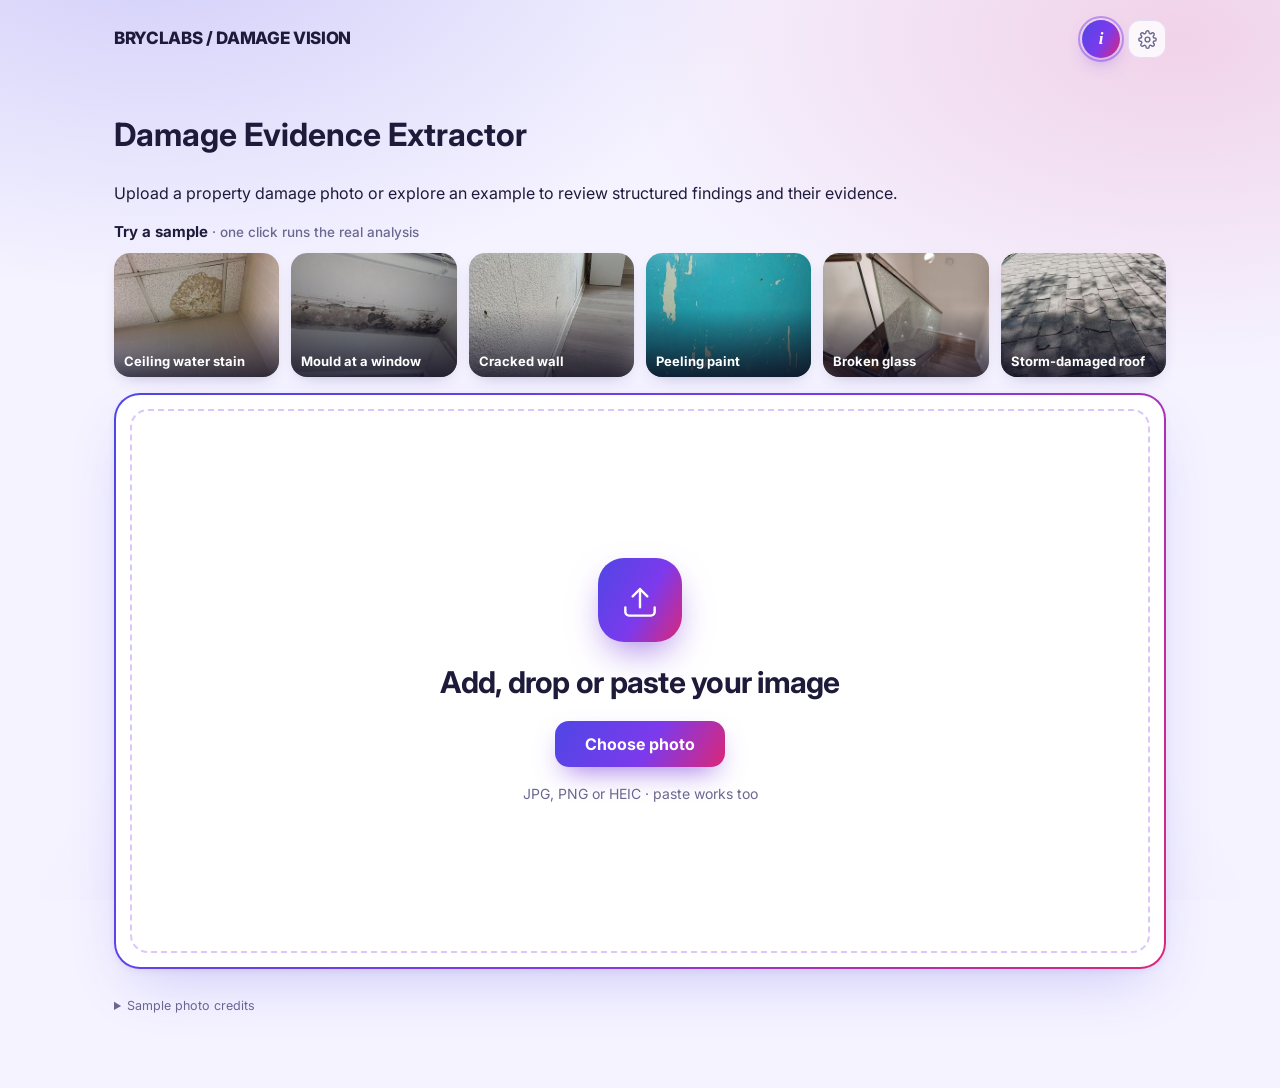
==== site/index.html @ 72e94760 "Under-the-hood drawer: pipeline, formulas, stat tiles, pending results Shows the methods the code ac" ====
<!doctype html>
<html lang="en">
<head>
  <meta charset="utf-8">
  <meta name="viewport" content="width=device-width, initial-scale=1">
  <title>Damage Evidence Extractor</title>
  <meta name="description" content="Upload a property damage photo and get verified, structured evidence as JSON and CSV.">
  <link rel="icon" href="data:image/svg+xml,%3Csvg xmlns='http://www.w3.org/2000/svg' viewBox='0 0 32 32'%3E%3Crect width='32' height='32' rx='8' fill='%230f766e'/%3E%3Cpath d='M9 17l5 5 9-11' stroke='white' stroke-width='3.2' fill='none' stroke-linecap='round' stroke-linejoin='round'/%3E%3C/svg%3E">
  <link rel="preconnect" href="https://fonts.googleapis.com">
  <link rel="preconnect" href="https://fonts.gstatic.com" crossorigin>
  <link href="https://fonts.googleapis.com/css2?family=Inter:wght@400;500;600;700;800&family=JetBrains+Mono:wght@400;500&display=swap" rel="stylesheet">
  <link rel="stylesheet" href="assets/style.css?v=13">
</head>
<body>
  <header class="top">
    <span class="brand">BRYCLABS / DAMAGE VISION</span>
    <div class="top-actions">
    <button class="info-dot" id="infoBtn" type="button" aria-haspopup="dialog" aria-label="How reliable is this?" title="How reliable is this?">
      <span class="ring" aria-hidden="true"></span>i
    </button>
    <button class="status" id="statusPill" type="button" aria-haspopup="dialog" aria-label="Model settings" title="Model settings">
      <svg viewBox="0 0 24 24" aria-hidden="true"><circle cx="12" cy="12" r="3"/><path d="M19.4 15a1.7 1.7 0 00.3 1.8l.1.1a2 2 0 11-2.8 2.8l-.1-.1a1.7 1.7 0 00-1.8-.3 1.7 1.7 0 00-1 1.5V21a2 2 0 11-4 0v-.1a1.7 1.7 0 00-1.1-1.5 1.7 1.7 0 00-1.8.3l-.1.1a2 2 0 11-2.8-2.8l.1-.1a1.7 1.7 0 00.3-1.8 1.7 1.7 0 00-1.5-1H3a2 2 0 110-4h.1a1.7 1.7 0 001.5-1.1 1.7 1.7 0 00-.3-1.8l-.1-.1a2 2 0 112.8-2.8l.1.1a1.7 1.7 0 001.8.3H9a1.7 1.7 0 001-1.5V3a2 2 0 114 0v.1a1.7 1.7 0 001 1.5 1.7 1.7 0 001.8-.3l.1-.1a2 2 0 112.8 2.8l-.1.1a1.7 1.7 0 00-.3 1.8V9a1.7 1.7 0 001.5 1H21a2 2 0 110 4h-.1a1.7 1.7 0 00-1.5 1z"/></svg>
      <span class="dot" aria-hidden="true"></span><span id="statusText" class="sr-only">Model settings</span>
    </button>
    </div>
  </header>

  <main class="page">
    <h1>Damage Evidence Extractor</h1>
    <p>Upload a property damage photo or explore an example to review structured findings and their evidence.</p>

    <section class="samples" aria-label="Sample photos">
      <p class="samples-title">Try a sample <span>· one click runs the real analysis</span></p>
      <div class="sample-strip" id="samples"></div>
    </section>

    <label class="drop" id="drop" for="fileInput" tabindex="0">
      <input type="file" id="fileInput" accept="image/*" hidden>
      <div class="drop-empty" id="dropEmpty">
        <svg viewBox="0 0 48 48" aria-hidden="true"><path d="M24 32V12m0 0l-8 8m8-8l8 8"/><path d="M8 32v5a4 4 0 004 4h24a4 4 0 004-4v-5"/></svg>
        <strong>Add, drop or paste your image</strong>
        <span class="pick">Choose photo</span>
        <span>JPG, PNG or HEIC · paste works too</span>
      </div>
      <div class="stage" id="stage" hidden>
        <img id="photo" alt="Uploaded photo">
        <div class="boxes" id="boxes"></div>
        <div class="busy" id="busy" hidden><div class="spinner"></div><span id="busyText">Analysing…</span></div>
      </div>
    </label>

    <p class="upload-status" id="uploadStatus" role="status" hidden></p>
    <section class="out" id="out" hidden>
      <div class="notice" id="notice" hidden></div>
      <div class="actions">
        <h2 class="result-title" id="resultTitle">JSON</h2>
        <button class="btn primary" id="jsonBtn" type="button">Download JSON</button>
        <div class="caveat-wrap">
          <button class="caveat-chip" id="caveatBtn" type="button" aria-expanded="false" aria-controls="caveatPop"></button>
          <div class="caveat-pop" id="caveatPop" role="dialog" aria-label="Caveats for this result" hidden>
            <p class="pop-title">What this result cannot tell you</p>
            <ul id="caveatList"></ul>
          </div>
        </div>
      </div>
      <div class="needed" id="needed" hidden>
        <p class="pop-title">Still needed for this claim</p>
        <ul id="neededList"></ul>
      </div>
      <p class="agents" id="agents"></p>
      <pre class="json" id="json" tabindex="0" aria-labelledby="resultTitle"></pre>
      <details class="extra-exports">
        <summary>More export options</summary>
        <button class="btn" id="csvBtn" type="button">Download CSV</button>
        <button class="btn" id="copyBtn" type="button">Copy JSON</button>
      </details>
    </section>
    <details class="credits" id="creditsBox" hidden>
      <summary>Sample photo credits</summary>
      <ul id="credits"></ul>
    </details>
  </main>

  <dialog id="connectDialog" class="dialog">
    <form method="dialog" class="dialog-body">
      <h3>Connect the model</h3>
      <p>Enter the HTTPS address of the damage analysis API.</p>
      <input type="url" id="apiInput" placeholder="https://your-tunnel.trycloudflare.com" autocomplete="off">
      <p class="test" id="testResult"></p>
      <div class="dialog-actions">
        <button class="btn" type="button" id="disconnectBtn">Reset connection</button>
        <span class="spacer"></span>
        <button class="btn" type="button" id="testBtn">Test</button>
        <button class="btn primary" type="button" id="saveBtn">Save</button>
      </div>
    </form>
  </dialog>

  <dialog id="infoDrawer" class="drawer" aria-label="How reliable is this?">
    <div class="drawer-body">
      <button class="drawer-close" id="infoClose" type="button" aria-label="Close">×</button>
      <p class="kicker">Under the hood</p>
      <h2 class="uh-title">Multi-model ensemble, adversarial review, calibrated uncertainty.</h2>
      <div class="stats">
        <div><b>3 + 1</b><span>vision agents in parallel, plus a judge</span></div>
        <div><b>13</b><span>damage classes in a fixed ontology</span></div>
        <div><b>1,000</b><span>bootstrap resamples per metric</span></div>
        <div><b>8</b><span>stress transforms per test image</span></div>
      </div>

      <p class="label">Pipeline</p>
      <ol class="flow">
        <li><i>01</i><b>Ensemble</b><span>Gemini, GPT and Qwen-VL read the photo independently, each forced into the same JSON schema</span></li>
        <li><i>02</i><b>Fusion</b><span>Findings are clustered across models by type and box overlap</span></li>
        <li><i>03</i><b>Adversarial judge</b><span>A separate model tries to refute every finding against the pixels</span></li>
        <li><i>04</i><b>Calibration</b><span>Agreement and verdicts are mapped to a probability of being correct</span></li>
        <li><i>05</i><b>Evidence</b><span>Schema-valid JSON, boxes, caveats and the information still needed</span></li>
      </ol>

      <p class="label">The math</p>
      <div class="math">
        <div class="eq"><p class="eq-name">Cross-model agreement</p>
          <p class="f">a(f) = <span class="frac"><span>1</span><span>M</span></span> &sum;<sub>m</sub> &#120793;[ f &isin; F<sub>m</sub> ]</p>
          <p class="eq-note">Share of the M models that report finding f. Findings match when types agree and IoU &ge; 0.2.</p></div>
        <div class="eq"><p class="eq-name">Box overlap</p>
          <p class="f">IoU(A, B) = <span class="frac"><span>|A &cap; B|</span><span>|A &cup; B|</span></span></p>
          <p class="eq-note">Used to fuse boxes across models and to score localisation against hand labels.</p></div>
        <div class="eq"><p class="eq-name">Calibrated confidence</p>
          <p class="f">p(correct | x) = &sigma;(&beta;<sub>0</sub> + &beta;<sup>&#8868;</sup>x)</p>
          <p class="eq-note">x = agreement, judge verdict, verifier score, uncertainty and inference flags. Logistic regression, cross-validated.</p></div>
        <div class="eq"><p class="eq-name">Uncertainty ranges</p>
          <p class="f">CI<sub>95</sub> = [ q<sub>0.025</sub>, q<sub>0.975</sub> ] of &theta;&#770;*<sub>1..B</sub>,&nbsp; B = 1000</p>
          <p class="eq-note">Percentile bootstrap over test images: how far each metric could move with different photos.</p></div>
        <div class="eq"><p class="eq-name">Label reliability</p>
          <p class="f">&kappa; = <span class="frac"><span>p<sub>o</sub> &minus; p<sub>e</sub></span><span>1 &minus; p<sub>e</sub></span></span></p>
          <p class="eq-note">Cohen's kappa between two blind human labellers. Sets the ceiling for meaningful accuracy.</p></div>
        <div class="eq"><p class="eq-name">Robustness</p>
          <p class="f">J(S, S&prime;) = <span class="frac"><span>|S &cap; S&prime;|</span><span>|S &cup; S&prime;|</span></span></p>
          <p class="eq-note">Stability of findings under blur, darkness, JPEG q20, crop, rotation, flip, low resolution and reruns.</p></div>
        <div class="eq"><p class="eq-name">Does confidence rank right?</p>
          <p class="f">AUROC = P( c<sup>+</sup> &gt; c<sup>&minus;</sup> )</p>
          <p class="eq-note">Probability that a correct finding gets a higher confidence than a wrong one.</p></div>
      </div>

      <p class="label">Measured results <span class="pill" id="resultsPill">awaiting labelled test run</span></p>
      <p class="verdict" id="verdict"></p>
      <div id="accuracy"></div>
      <div id="comparison"></div>

      <details class="limits">
        <summary>Honest limits: what the math cannot establish</summary>
        <ul>
          <li>Accuracy is bounded by label quality: if two humans agree with kappa &kappa;, scores far above that mean little.</li>
          <li>The test set is small. The bootstrap ranges show how much each number could move.</li>
          <li>Some test photos come from public datasets and may not look like real claim photos.</li>
          <li>One photo cannot show cause, wetness, depth or hidden damage. These are never reported as findings.</li>
          <li>Thin cracks and faint stains are hard to confirm, so they are flagged uncertain rather than dropped.</li>
          <li>This is evidence extraction, not a coverage decision. A person reviews every claim.</li>
        </ul>
      </details>
    </div>
  </dialog>

  <div class="toast" id="toast" role="status" aria-live="polite"></div>
  <script src="assets/app.js?v=14"></script>
</body>
</html>
---- site/assets/style.css ----
:root {
  --bg: #f5f3ff; --surface: #ffffff; --surface-2: #f1effb; --border: #e3def7;
  --text: #1e1b3a; --muted: #6b6890;
  --a1: #4f46e5; --a2: #7c3aed; --a3: #db2777;
  --accent: #6d28d9; --accent-soft: #efeaff;
  --grad: linear-gradient(120deg, var(--a1), var(--a2) 55%, var(--a3));
  --visible: #16a34a; --inferred: #d97706; --uncertain: #ea580c; --na: #64748b; --danger: #dc2626;
  --mono: "JetBrains Mono", ui-monospace, Menlo, monospace;
  --shadow: 0 2px 6px rgba(49, 31, 120, .06), 0 24px 60px -20px rgba(79, 70, 229, .28);
  color-scheme: light;
}
@media (prefers-color-scheme: dark) {
  :root:not([data-theme="light"]) {
    --bg: #0d0b1f; --surface: #161331; --surface-2: #1d1a3d; --border: #2c2758; --text: #ecebff; --muted: #a29fc9;
    --accent: #a78bfa; --accent-soft: #221d4a; --shadow: 0 2px 6px rgba(0,0,0,.4), 0 24px 60px -20px rgba(124, 58, 237, .45); color-scheme: dark;
  }
}
:root[data-theme="dark"] {
  --bg: #0d0b1f; --surface: #161331; --surface-2: #1d1a3d; --border: #2c2758; --text: #ecebff; --muted: #a29fc9;
  --accent: #a78bfa; --accent-soft: #221d4a; --shadow: 0 2px 6px rgba(0,0,0,.4), 0 24px 60px -20px rgba(124, 58, 237, .45); color-scheme: dark;
}

* { box-sizing: border-box; }
[hidden] { display: none !important; }
.sr-only { position: absolute; width: 1px; height: 1px; overflow: hidden; clip: rect(0 0 0 0); white-space: nowrap; }
html, body { margin: 0; }
body {
  min-height: 100vh; color: var(--text); font: 16px/1.5 Inter, system-ui, -apple-system, "Segoe UI", sans-serif; -webkit-font-smoothing: antialiased;
  background:
    radial-gradient(900px 520px at 12% -8%, color-mix(in srgb, var(--a1) 22%, transparent), transparent 70%),
    radial-gradient(800px 480px at 92% 4%, color-mix(in srgb, var(--a3) 16%, transparent), transparent 70%),
    radial-gradient(900px 600px at 50% 110%, color-mix(in srgb, var(--a2) 14%, transparent), transparent 70%),
    var(--bg);
  background-attachment: fixed;
}
img { display: block; max-width: 100%; }

/* header */
.top { display: flex; align-items: center; justify-content: space-between; max-width: 1100px; margin: 0 auto; padding: 20px 24px; }
.brand { display: flex; align-items: center; gap: 10px; font-weight: 800; letter-spacing: -.02em; font-size: 17px; }
.mark { width: 30px; height: 30px; border-radius: 9px; box-shadow: 0 6px 16px -4px rgba(109, 40, 217, .55);
  background: url("data:image/svg+xml,%3Csvg xmlns='http://www.w3.org/2000/svg' viewBox='0 0 32 32'%3E%3Cpath d='M9 17l5 5 9-11' stroke='white' stroke-width='3.4' fill='none' stroke-linecap='round' stroke-linejoin='round'/%3E%3C/svg%3E") center/100% no-repeat, var(--grad); }
.status { position: relative; display: grid; place-items: center; width: 38px; height: 38px; border-radius: 12px; border: 1px solid var(--border);
  background: color-mix(in srgb, var(--surface) 80%, transparent); color: var(--muted); cursor: pointer; backdrop-filter: blur(8px); }
.status:hover { color: var(--accent); border-color: var(--accent); }
.status svg { width: 19px; height: 19px; stroke: currentColor; stroke-width: 1.8; fill: none; }
.status .dot { position: absolute; top: 6px; right: 6px; width: 7px; height: 7px; border-radius: 50%; background: transparent; }
.status.live .dot { background: var(--visible); }
.status.mock .dot { background: var(--inferred); }
.status.down .dot { background: var(--danger); }

/* page */
.page { max-width: 1100px; margin: 0 auto; padding: 12px 24px 72px; }
@media (max-width: 640px) { .top, .page { padding-left: 16px; padding-right: 16px; } }
.intro { font-size: clamp(24px, 3.4vw, 40px); font-weight: 800; letter-spacing: -.035em; line-height: 1.15; margin: 22px 0 28px; max-width: 860px; }
.intro .grad { background: var(--grad); -webkit-background-clip: text; background-clip: text; color: transparent; }

/* giant upload card with gradient frame */
.drop { position: relative; display: grid; place-items: center; min-height: min(64vh, 620px); border-radius: 26px; cursor: pointer; overflow: hidden;
  background: linear-gradient(var(--surface), var(--surface)) padding-box, var(--grad) border-box; border: 2px solid transparent;
  box-shadow: var(--shadow); transition: transform .15s, box-shadow .2s; }
.drop::before { content: ""; position: absolute; inset: 14px; border: 2px dashed color-mix(in srgb, var(--a2) 28%, transparent); border-radius: 18px; pointer-events: none; transition: .2s; }
.drop:hover, .drop:focus-visible, .drop.drag { outline: none; transform: translateY(-2px); box-shadow: 0 2px 6px rgba(49,31,120,.08), 0 30px 70px -18px rgba(109, 40, 217, .42); }
.drop:hover::before, .drop.drag::before { border-color: color-mix(in srgb, var(--a2) 60%, transparent); background: color-mix(in srgb, var(--a2) 5%, transparent); }
.drop.has-photo { background: linear-gradient(#0d0b1f, #0d0b1f) padding-box, var(--grad) border-box; transform: none; }
.drop.has-photo::before { display: none; }
.drop-empty { position: relative; display: flex; flex-direction: column; align-items: center; gap: 12px; text-align: center; color: var(--muted); padding: 28px; }
.drop-empty svg { width: 84px; height: 84px; padding: 20px; border-radius: 26px; stroke: #fff; stroke-width: 2.6; fill: none; stroke-linecap: round; stroke-linejoin: round;
  background: var(--grad); box-shadow: 0 16px 36px -10px rgba(109, 40, 217, .6); margin-bottom: 6px; animation: float 3.2s ease-in-out infinite; }
@keyframes float { 50% { transform: translateY(-6px); } }
.drop-empty strong { font-size: clamp(22px, 2.8vw, 30px); color: var(--text); letter-spacing: -.025em; }
.drop-empty .pick { display: inline-flex; align-items: center; padding: 13px 30px; border-radius: 14px; background: var(--grad); color: #fff;
  font: 700 16px Inter, sans-serif; box-shadow: 0 12px 28px -10px rgba(109, 40, 217, .7); margin: 4px 0; }
.drop:hover .pick { filter: brightness(1.08); }
.drop-empty span:last-child { font-size: 14px; }

.stage { position: relative; line-height: 0; max-width: 100%; }
.stage img { max-height: min(64vh, 620px); width: auto; max-width: 100%; }
.boxes { position: absolute; inset: 0; pointer-events: none; }
.bbox { position: absolute; border: 3px solid var(--c); border-radius: 5px; box-shadow: 0 0 0 1px rgba(0,0,0,.35), 0 0 18px color-mix(in srgb, var(--c) 45%, transparent);
  animation: pop .35s ease-out both; }
@keyframes pop { from { opacity: 0; transform: scale(.96); } }
.bbox span { position: absolute; left: -3px; top: -26px; background: var(--c); color: #fff; font: 700 12px/1 Inter, sans-serif;
  padding: 6px 9px; border-radius: 7px 7px 7px 0; white-space: nowrap; }
.bbox.below span { top: auto; bottom: -26px; border-radius: 0 7px 7px 7px; }
.busy { position: absolute; inset: 0; display: flex; flex-direction: column; align-items: center; justify-content: center; gap: 14px;
  background: rgba(13, 11, 31, .62); backdrop-filter: blur(2px); color: #fff; font: 600 15px/1.4 Inter, sans-serif; }
.spinner { width: 46px; height: 46px; border-radius: 50%; border: 4px solid rgba(255,255,255,.2); border-top-color: #c4b5fd; animation: spin .9s linear infinite; }
@keyframes spin { to { transform: rotate(360deg); } }

.examples { margin: 16px 4px 0; font-size: 14px; color: var(--muted); text-align: center; }
.examples button { border: 1px solid var(--border); background: color-mix(in srgb, var(--surface) 85%, transparent); color: var(--accent);
  font: 600 13.5px Inter, sans-serif; cursor: pointer; padding: 6px 12px; border-radius: 999px; margin: 4px 2px; }
.examples button:hover { border-color: var(--accent); }

/* output */
.out { margin-top: 28px; }
.notice { border-radius: 12px; padding: 10px 14px; font-size: 14px; margin-bottom: 14px;
  background: color-mix(in srgb, var(--inferred) 12%, var(--surface)); border: 1px solid color-mix(in srgb, var(--inferred) 40%, transparent); }
.notice.error { background: color-mix(in srgb, var(--danger) 10%, var(--surface)); border-color: color-mix(in srgb, var(--danger) 40%, transparent); }
.actions { display: flex; flex-wrap: wrap; align-items: center; gap: 10px; margin-bottom: 16px; }
.meta { color: var(--muted); font-size: 13.5px; margin-left: auto; }
@media (max-width: 640px) { .meta { margin-left: 0; width: 100%; } }
.btn { display: inline-flex; align-items: center; gap: 8px; border: 1px solid var(--border); background: var(--surface); color: var(--text);
  border-radius: 12px; padding: 10px 16px; font: 600 14.5px Inter, sans-serif; cursor: pointer; transition: transform .08s, border-color .15s; }
.btn:hover { border-color: var(--accent); }
.btn:active { transform: translateY(1px); }
.btn svg { width: 18px; height: 18px; stroke: currentColor; stroke-width: 2.3; fill: none; stroke-linecap: round; stroke-linejoin: round; }
.btn.primary { background: var(--grad); border-color: transparent; color: #fff; padding: 13px 24px; font-size: 15.5px; box-shadow: 0 12px 28px -12px rgba(109, 40, 217, .7); }
.btn.primary:hover { filter: brightness(1.08); }
.json { font: 13px/1.65 var(--mono); background: #12102a; color: #ddd8ff; border-radius: 18px; padding: 22px; margin: 0;
  max-height: 75vh; overflow: auto; white-space: pre; border: 1px solid #2a2552; box-shadow: var(--shadow); }
.json .k { color: #a5b4fc; } .json .s { color: #f9a8d4; } .json .n { color: #fde68a; } .json .b { color: #86efac; }

/* dialog, toast */
.dialog { border: 1px solid var(--border); border-radius: 18px; padding: 0; background: var(--surface); color: var(--text); width: min(500px, calc(100% - 32px)); box-shadow: var(--shadow); }
.dialog::backdrop { background: rgba(13, 11, 31, .55); backdrop-filter: blur(3px); }
.dialog-body { padding: 24px; }
.dialog-body h3 { margin: 0 0 6px; }
.dialog-body p { color: var(--muted); font-size: 14px; margin: 0 0 12px; }
.dialog input { width: 100%; border: 1px solid var(--border); border-radius: 11px; padding: 11px 13px; background: var(--surface); color: var(--text); font: 14.5px Inter, sans-serif; }
.dialog input:focus { outline: 2px solid color-mix(in srgb, var(--accent) 35%, transparent); border-color: var(--accent); }
.test { min-height: 1.4em; margin: 8px 0 0 !important; }
.test.ok { color: var(--visible) !important; } .test.bad { color: var(--danger) !important; }
.dialog-actions { display: flex; gap: 8px; align-items: center; margin-top: 12px; }
.dialog-actions .spacer { flex: 1; }
.dialog .btn.primary { padding: 10px 18px; font-size: 14.5px; }
.toast { position: fixed; left: 50%; bottom: 24px; transform: translate(-50%, 20px); background: var(--text); color: var(--bg); padding: 11px 17px;
  border-radius: 12px; font-size: 14px; opacity: 0; pointer-events: none; transition: .2s; z-index: 50; }
.toast.show { opacity: 1; transform: translate(-50%, 0); }
@media (prefers-reduced-motion: reduce) { * { animation: none !important; transition: none !important; } }

/* info dot + drawer */
.top-actions { display: flex; gap: 8px; align-items: center; }
.info-dot { position: relative; width: 38px; height: 38px; border-radius: 50%; border: 0; cursor: pointer; color: #fff;
  font: italic 700 17px Georgia, "Times New Roman", serif; background: var(--grad); box-shadow: 0 8px 20px -8px rgba(109, 40, 217, .7); }
.info-dot .ring { position: absolute; inset: -4px; border-radius: 50%; border: 2px solid color-mix(in srgb, var(--a2) 45%, transparent); animation: ring 2.6s ease-out infinite; }
@keyframes ring { 0% { transform: scale(.85); opacity: .9; } 100% { transform: scale(1.35); opacity: 0; } }
.info-dot:hover { filter: brightness(1.1); }
.drawer { margin: 0 0 0 auto; height: 100vh; max-height: 100vh; width: min(460px, 100vw); border: 0; border-left: 1px solid var(--border);
  padding: 0; background: var(--surface); color: var(--text); box-shadow: -20px 0 60px -20px rgba(49, 31, 120, .35); }
.drawer[open] { animation: slide .22s ease-out; }
@keyframes slide { from { transform: translateX(40px); opacity: 0; } }
.drawer::backdrop { background: rgba(13, 11, 31, .45); backdrop-filter: blur(2px); }
.drawer-body { padding: 28px 26px 40px; position: relative; }
.drawer-close { position: absolute; top: 16px; right: 16px; width: 34px; height: 34px; border-radius: 10px; border: 1px solid var(--border);
  background: var(--surface); color: var(--muted); font-size: 20px; cursor: pointer; line-height: 1; }
.drawer-close:hover { color: var(--text); border-color: var(--accent); }
.verdict { font-size: 19px; font-weight: 700; letter-spacing: -.02em; line-height: 1.35; margin: 4px 40px 20px 0; }
.verdict.warn { color: var(--uncertain); }
.label { font-size: 12px; font-weight: 700; text-transform: uppercase; letter-spacing: .08em; color: var(--muted); margin: 22px 0 10px; }
.acc { display: grid; gap: 10px; }
.acc-row { border: 1px solid var(--border); border-radius: 14px; padding: 12px 14px; background: var(--surface-2); }
.acc-top { display: flex; justify-content: space-between; align-items: baseline; gap: 10px; }
.acc-top b { font-size: 14.5px; }
.acc-top span { font-size: 22px; font-weight: 800; letter-spacing: -.02em; }
.range { position: relative; height: 8px; border-radius: 99px; background: var(--border); margin: 10px 0 6px; }
.range i { position: absolute; top: 0; bottom: 0; border-radius: 99px; background: color-mix(in srgb, var(--a2) 35%, transparent); }
.range em { position: absolute; top: -3px; width: 4px; height: 14px; border-radius: 2px; background: var(--accent); transform: translateX(-2px); }
.acc-row small { color: var(--muted); font-size: 12.5px; }
.cmp { width: 100%; border-collapse: collapse; font-size: 13.5px; }
.cmp th { text-align: left; font-weight: 600; color: var(--muted); font-size: 12px; padding: 6px 6px; border-bottom: 1px solid var(--border); }
.cmp td { padding: 8px 6px; border-bottom: 1px solid var(--border); }
.cmp td:not(:first-child), .cmp th:not(:first-child) { text-align: right; font-variant-numeric: tabular-nums; }
.cmp tr.ours td { font-weight: 700; color: var(--accent); }
.empty { color: var(--muted); font-size: 14px; border: 1px dashed var(--border); border-radius: 12px; padding: 14px; }
.limits ul { margin: 0; padding-left: 18px; font-size: 14px; display: grid; gap: 8px; color: var(--text); }

/* per-result caveats */
.caveat-wrap { position: relative; }
.caveat-chip { display: inline-flex; align-items: center; gap: 7px; border-radius: 999px; padding: 9px 14px; cursor: pointer; font: 600 13.5px Inter, sans-serif;
  color: var(--uncertain); background: color-mix(in srgb, var(--uncertain) 10%, var(--surface)); border: 1px solid color-mix(in srgb, var(--uncertain) 35%, transparent); }
.caveat-chip::before { content: "!"; display: grid; place-items: center; width: 18px; height: 18px; border-radius: 50%; background: var(--uncertain); color: #fff; font-size: 12px; font-weight: 800; }
.caveat-pop { position: absolute; z-index: 30; top: calc(100% + 8px); left: 0; width: min(420px, 86vw); background: var(--surface); border: 1px solid var(--border);
  border-radius: 14px; padding: 14px 16px; box-shadow: var(--shadow); }
.caveat-pop ul { margin: 0; padding-left: 18px; font-size: 13.5px; display: grid; gap: 6px; }
.pop-title { margin: 0 0 8px; font-weight: 700; font-size: 14px; }
@media (max-width: 640px) { .caveat-pop { left: auto; right: -40px; } }

/* Keep the example image and its downloadable JSON in the same view. */
.drop.has-photo { min-height: 0; }
.stage img { display: block; max-height: min(48vh, 440px); }
.result-title { margin: 0 auto 0 0; font-size: 1.25rem; }
.extra-exports { margin-top: 12px; }
.extra-exports summary { cursor: pointer; color: var(--muted); margin-bottom: 8px; }

.upload-status { color: var(--muted); margin: 14px 0; }

.glass-example { margin-block: 1rem; }
.glass-example > img { display: block; width: 100%; height: auto; border-radius: 12px; }

.needed { border: 1px solid color-mix(in srgb, var(--a2) 30%, transparent); background: color-mix(in srgb, var(--a2) 6%, var(--surface));
  border-radius: 14px; padding: 12px 16px; margin-bottom: 12px; }
.needed ul { margin: 0; padding-left: 18px; font-size: 14px; display: grid; gap: 4px; }
.agents { font-size: 12.5px; color: var(--muted); margin: 0 0 12px; display: flex; flex-wrap: wrap; gap: 6px; }
.agents span { border: 1px solid var(--border); border-radius: 999px; padding: 3px 9px; background: var(--surface); }
.agents span.bad { color: var(--danger); border-color: color-mix(in srgb, var(--danger) 35%, transparent); }
.agents span.judge { color: var(--accent); }

/* sample strip above the upload */
.samples { margin: 6px 0 16px; }
.samples-title { font-weight: 700; font-size: 15px; margin: 0 0 10px; }
.samples-title span { font-weight: 500; color: var(--muted); font-size: 13.5px; }
.sample-strip { display: grid; grid-template-columns: repeat(6, minmax(0, 1fr)); gap: 12px; }
@media (max-width: 900px) { .sample-strip { display: flex; overflow-x: auto; scroll-snap-type: x mandatory; padding-bottom: 6px; } }
.sample { position: relative; border: 0; padding: 0; border-radius: 16px; overflow: hidden; cursor: pointer; aspect-ratio: 4 / 3;
  background: var(--surface-2); box-shadow: 0 6px 18px -10px rgba(49, 31, 120, .45); transition: transform .15s, box-shadow .2s; }
@media (max-width: 900px) { .sample { flex: 0 0 150px; scroll-snap-align: start; } }
.sample img { width: 100%; height: 100%; object-fit: cover; transition: transform .35s; }
.sample::after { content: ""; position: absolute; inset: 0; background: linear-gradient(180deg, transparent 45%, rgba(13, 11, 31, .78)); }
.sample span { position: absolute; z-index: 1; left: 10px; right: 10px; bottom: 8px; color: #fff; font: 700 13px/1.25 Inter, sans-serif; text-align: left; }
.sample:hover, .sample:focus-visible { transform: translateY(-3px); box-shadow: 0 14px 28px -12px rgba(109, 40, 217, .6); outline: none; }
.sample:hover img { transform: scale(1.06); }
.sample.active { box-shadow: 0 0 0 3px var(--a2), 0 14px 28px -12px rgba(109, 40, 217, .6); }
.sample.loading span::after { content: " · analysing…"; font-weight: 500; }
.credits { margin-top: 28px; font-size: 12.5px; color: var(--muted); }
.credits summary { cursor: pointer; }
.credits ul { margin: 8px 0 0; padding-left: 18px; display: grid; gap: 3px; }
.credits a { color: var(--accent); }

/* under-the-hood drawer */
.drawer { width: min(560px, 100vw); }
.kicker { margin: 4px 0 6px; font: 700 12px/1 Inter, sans-serif; letter-spacing: .14em; text-transform: uppercase;
  background: var(--grad); -webkit-background-clip: text; background-clip: text; color: transparent; }
.uh-title { margin: 0 40px 18px 0; font-size: 22px; line-height: 1.25; letter-spacing: -.025em; }
.stats { display: grid; grid-template-columns: repeat(4, 1fr); gap: 8px; }
@media (max-width: 520px) { .stats { grid-template-columns: repeat(2, 1fr); } }
.stats div { border-radius: 14px; padding: 12px 10px; background: linear-gradient(160deg, color-mix(in srgb, var(--a1) 10%, var(--surface)), color-mix(in srgb, var(--a3) 8%, var(--surface)));
  border: 1px solid var(--border); }
.stats b { display: block; font-size: 24px; font-weight: 800; letter-spacing: -.03em; background: var(--grad); -webkit-background-clip: text; background-clip: text; color: transparent; }
.stats span { font-size: 11.5px; color: var(--muted); line-height: 1.3; display: block; margin-top: 2px; }
.flow { list-style: none; margin: 0; padding: 0; display: grid; gap: 0; position: relative; }
.flow li { display: grid; grid-template-columns: 34px 1fr; column-gap: 12px; padding: 0 0 12px; position: relative; }
.flow li:not(:last-child)::before { content: ""; position: absolute; left: 16px; top: 30px; bottom: 0; width: 2px; background: linear-gradient(var(--a1), var(--a3)); opacity: .35; }
.flow i { grid-row: span 2; width: 34px; height: 30px; border-radius: 9px; display: grid; place-items: center; font: 700 11.5px var(--mono); font-style: normal; color: #fff; background: var(--grad); }
.flow b { font-size: 14.5px; }
.flow span { font-size: 13px; color: var(--muted); }
.math { display: grid; gap: 10px; }
.eq { border: 1px solid #2a2552; border-radius: 14px; padding: 12px 14px; background: #12102a; color: #ddd8ff; }
.eq-name { margin: 0 0 6px; font: 700 11px/1 Inter, sans-serif; letter-spacing: .1em; text-transform: uppercase; color: #a5b4fc; }
.f { margin: 0; font: 400 17px/1.6 "Times New Roman", Georgia, serif; font-style: italic; color: #fff; display: flex; align-items: center; flex-wrap: wrap; gap: 6px; }
.f sub, .f sup { font-size: .68em; }
.frac { display: inline-flex; flex-direction: column; text-align: center; vertical-align: middle; font-size: .9em; }
.frac span:first-child { border-bottom: 1px solid #c4b5fd; padding: 0 4px 1px; }
.frac span:last-child { padding: 1px 4px 0; }
.eq-note { margin: 6px 0 0; font-size: 12.5px; color: #b9b3e6; }
.pill { display: inline-block; margin-left: 6px; padding: 3px 8px; border-radius: 999px; font: 600 11px/1.2 Inter, sans-serif; letter-spacing: 0; text-transform: none;
  color: var(--inferred); border: 1px solid color-mix(in srgb, var(--inferred) 40%, transparent); background: color-mix(in srgb, var(--inferred) 10%, var(--surface)); }
.pill.ok { color: var(--visible); border-color: color-mix(in srgb, var(--visible) 40%, transparent); background: color-mix(in srgb, var(--visible) 10%, var(--surface)); }
.verdict.pending { font-size: 14px; font-weight: 500; color: var(--muted); letter-spacing: 0; margin: 0 0 12px; }
.pending-grid { display: grid; grid-template-columns: 1fr 1fr; gap: 8px; }
.pend { border: 1px dashed var(--border); border-radius: 12px; padding: 10px 12px; display: grid; gap: 4px; }
.pend b { font-size: 13.5px; }
.pend code { font: 12px var(--mono); color: var(--accent); }
.pend span { font-size: 11.5px; color: var(--inferred); font-weight: 600; }
.limits { margin-top: 20px; border: 1px solid var(--border); border-radius: 14px; padding: 12px 14px; }
.limits summary { cursor: pointer; font-weight: 700; font-size: 14px; }
.limits ul { margin-top: 10px; }
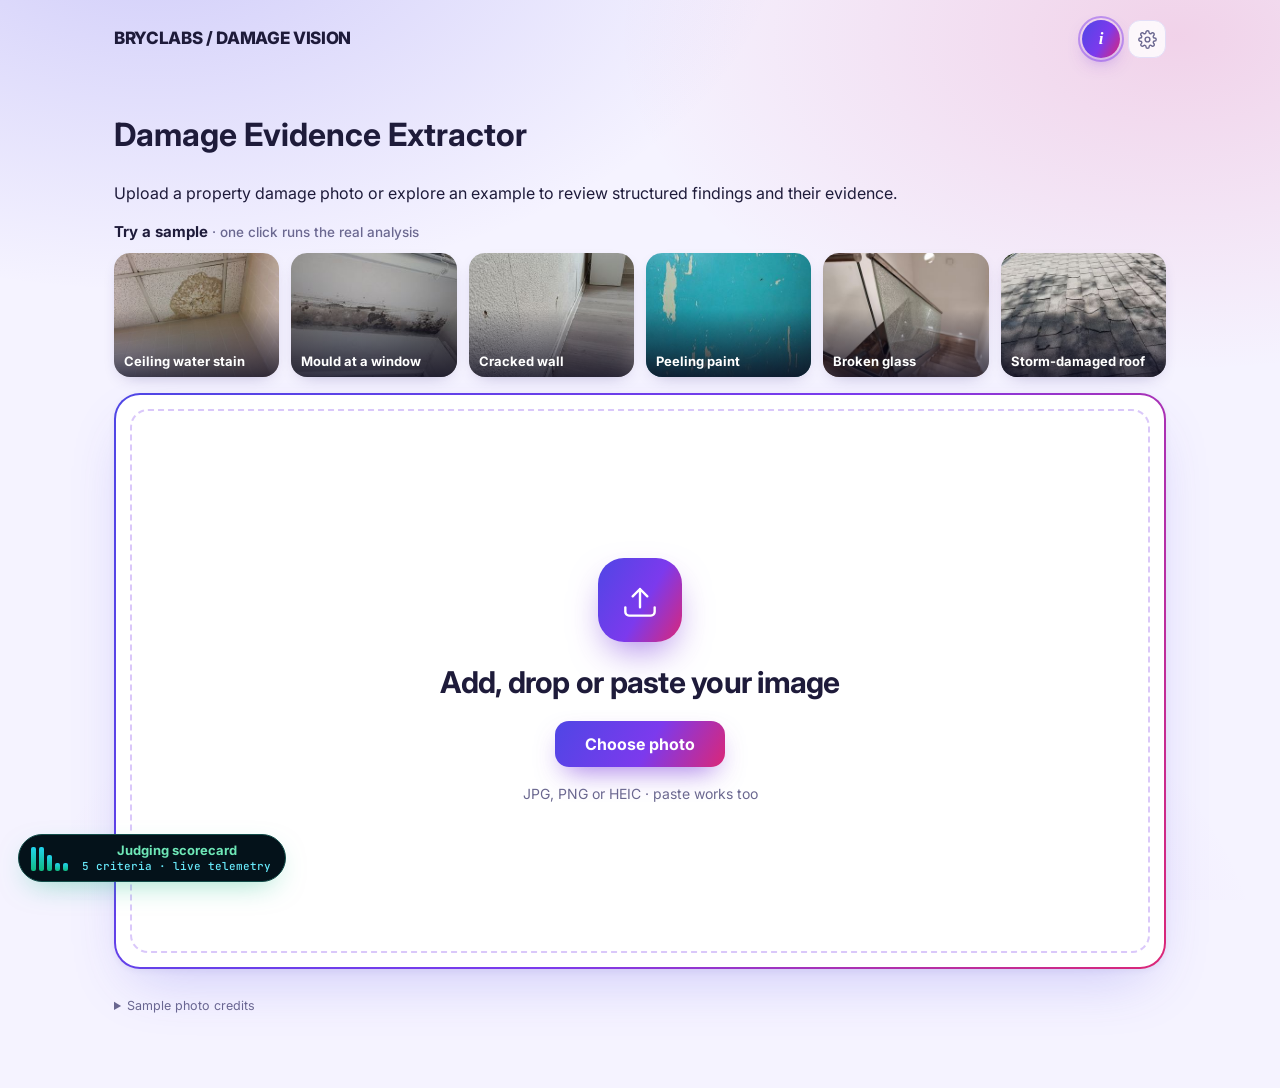
==== commit 423d8375: "Judging scorecard: criterion evidence and live session telemetry Floating console-style panel mapped" ====
--- a/site/index.html
+++ b/site/index.html
@@ -9,7 +9,7 @@
   <link rel="preconnect" href="https://fonts.googleapis.com">
   <link rel="preconnect" href="https://fonts.gstatic.com" crossorigin>
   <link href="https://fonts.googleapis.com/css2?family=Inter:wght@400;500;600;700;800&family=JetBrains+Mono:wght@400;500&display=swap" rel="stylesheet">
-  <link rel="stylesheet" href="assets/style.css?v=13">
+  <link rel="stylesheet" href="assets/style.css?v=15">
 </head>
 <body>
   <header class="top">
@@ -54,7 +54,9 @@
       <div class="notice" id="notice" hidden></div>
       <div class="actions">
         <h2 class="result-title" id="resultTitle">JSON</h2>
-        <button class="btn primary" id="jsonBtn" type="button">Download JSON</button>
+        <button class="btn primary icon-btn" id="jsonBtn" type="button" aria-label="Download JSON" title="Download JSON">
+          <svg viewBox="0 0 24 24" aria-hidden="true"><path d="M12 4v11m0 0l-4.5-4.5M12 15l4.5-4.5"/><path d="M5 19h14"/></svg>
+        </button>
         <div class="caveat-wrap">
           <button class="caveat-chip" id="caveatBtn" type="button" aria-expanded="false" aria-controls="caveatPop"></button>
           <div class="caveat-pop" id="caveatPop" role="dialog" aria-label="Caveats for this result" hidden>
@@ -161,7 +163,31 @@
     </div>
   </dialog>
 
+  <button class="sc-fab" id="scFab" type="button" aria-haspopup="dialog">
+    <span class="sc-rings" aria-hidden="true"><i style="--w:30"></i><i style="--w:30"></i><i style="--w:20"></i><i style="--w:10"></i><i style="--w:10"></i></span>
+    <span class="sc-fab-txt"><b>Judging scorecard</b><span id="scFabSub">5 criteria · live telemetry</span></span>
+  </button>
+
+  <dialog id="scDialog" class="sc" aria-label="Judging scorecard">
+    <div class="sc-body">
+      <button class="sc-close" id="scClose" type="button" aria-label="Close">×</button>
+      <p class="sc-kicker">// judging scorecard</p>
+      <h2>Every criterion, instrumented.</h2>
+      <div class="sc-weights" aria-label="Criterion weights">
+        <span style="--w:30" data-k="ex" title="Extraction quality">Extraction 30</span><span style="--w:30" data-k="ev">Evaluation 30</span><span style="--w:20" data-k="un" title="Uncertainty &amp; robustness">Uncertainty 20</span><span style="--w:10" data-k="re" title="Reproducibility">Repro 10</span><span style="--w:10" data-k="ef" title="Efficiency">Speed 10</span>
+      </div>
+
+      <section class="sc-live">
+        <p class="sc-h">Live session telemetry <em id="scN">0 analyses</em></p>
+        <div class="sc-grid" id="scLive"></div>
+        <p class="sc-note">Computed in your browser from every real analysis in this session. Nothing simulated.</p>
+      </section>
+
+      <div id="scCriteria"></div>
+    </div>
+  </dialog>
+
   <div class="toast" id="toast" role="status" aria-live="polite"></div>
-  <script src="assets/app.js?v=14"></script>
+  <script src="assets/app.js?v=15"></script>
 </body>
 </html>
--- a/site/assets/style.css
+++ b/site/assets/style.css
@@ -256,3 +256,58 @@
 .limits { margin-top: 20px; border: 1px solid var(--border); border-radius: 14px; padding: 12px 14px; }
 .limits summary { cursor: pointer; font-weight: 700; font-size: 14px; }
 .limits ul { margin-top: 10px; }
+
+.btn.icon-btn { width: 46px; height: 46px; padding: 0; justify-content: center; border-radius: 14px; }
+.btn.icon-btn svg { width: 22px; height: 22px; stroke-width: 2.4; }
+
+/* judging scorecard: separate console palette */
+.sc-fab { position: fixed; left: 18px; bottom: 18px; z-index: 40; display: flex; align-items: center; gap: 10px; padding: 8px 14px 8px 8px;
+  border-radius: 999px; border: 1px solid #134e4a; background: #04121a; color: #d1fae5; cursor: pointer; font: 500 12px/1.2 Inter, sans-serif;
+  box-shadow: 0 10px 30px -12px rgba(16, 185, 129, .55); transition: transform .15s; }
+.sc-fab:hover { transform: translateY(-2px); }
+.sc-fab b { display: block; font-size: 13px; color: #6ee7b7; }
+.sc-fab-txt span { color: #67e8f9; font-family: var(--mono); font-size: 11px; }
+.sc-rings { display: flex; gap: 3px; align-items: flex-end; height: 26px; padding: 0 4px; }
+.sc-rings i { width: 5px; height: calc(var(--w) * .8px); border-radius: 2px; background: linear-gradient(#22d3ee, #10b981); animation: scpulse 2.4s ease-in-out infinite; }
+.sc-rings i:nth-child(2) { animation-delay: .2s } .sc-rings i:nth-child(3) { animation-delay: .4s } .sc-rings i:nth-child(4) { animation-delay: .6s } .sc-rings i:nth-child(5) { animation-delay: .8s }
+@keyframes scpulse { 50% { opacity: .45; } }
+@media (max-width: 640px) { .sc-fab-txt span { display: none; } }
+.sc { border: 1px solid #134e4a; border-radius: 20px; padding: 0; width: min(880px, calc(100vw - 24px)); max-height: 88vh; background: #04121a; color: #d1fae5;
+  box-shadow: 0 30px 80px -20px rgba(16, 185, 129, .45); }
+.sc::backdrop { background: rgba(2, 8, 12, .7); backdrop-filter: blur(3px); }
+.sc-body { padding: 26px 26px 30px; position: relative;
+  background: radial-gradient(600px 240px at 90% -10%, rgba(34, 211, 238, .14), transparent 70%), radial-gradient(500px 220px at 0% 0%, rgba(16, 185, 129, .12), transparent 70%); }
+.sc-close { position: absolute; top: 16px; right: 16px; width: 34px; height: 34px; border-radius: 10px; border: 1px solid #134e4a; background: transparent; color: #6ee7b7; font-size: 20px; cursor: pointer; }
+.sc-kicker { margin: 0 0 6px; font: 600 12px var(--mono); color: #22d3ee; }
+.sc h2 { margin: 0 40px 16px 0; font-size: 26px; letter-spacing: -.03em; color: #ecfdf5; }
+.sc-weights { display: flex; height: 34px; border-radius: 10px; overflow: hidden; margin-bottom: 22px; border: 1px solid #134e4a; }
+.sc-weights span { flex: var(--w); display: grid; place-items: center; font: 600 11.5px var(--mono); color: #04121a; white-space: nowrap; overflow: hidden; cursor: pointer; }
+.sc-weights span:nth-child(1) { background: #10b981 } .sc-weights span:nth-child(2) { background: #22d3ee } .sc-weights span:nth-child(3) { background: #a3e635 }
+.sc-weights span:nth-child(4) { background: #fbbf24 } .sc-weights span:nth-child(5) { background: #f472b6 }
+.sc-h { margin: 0 0 10px; font: 700 12px var(--mono); letter-spacing: .08em; text-transform: uppercase; color: #6ee7b7; display: flex; gap: 10px; align-items: baseline; }
+.sc-h em { font-style: normal; color: #67e8f9; text-transform: none; letter-spacing: 0; font-weight: 500; }
+.sc-grid { display: grid; grid-template-columns: repeat(4, 1fr); gap: 8px; }
+@media (max-width: 700px) { .sc-grid { grid-template-columns: repeat(2, 1fr); } }
+.sc-tile { border: 1px solid #134e4a; border-radius: 12px; padding: 10px 12px; background: rgba(6, 30, 38, .7); }
+.sc-tile b { display: block; font: 700 22px var(--mono); color: #ecfdf5; letter-spacing: -.02em; }
+.sc-tile span { font-size: 11.5px; color: #8bd3c7; }
+.sc-tile.dim b { color: #3f6f6a; }
+.sc-spark { display: flex; align-items: flex-end; gap: 2px; height: 22px; margin-top: 6px; }
+.sc-spark i { flex: 1; min-width: 3px; border-radius: 2px 2px 0 0; background: linear-gradient(#22d3ee, #10b981); }
+.sc-note { margin: 8px 0 22px; font-size: 11.5px; color: #5fa79c; font-family: var(--mono); }
+.sc-crit { display: grid; grid-template-columns: 78px 1fr; gap: 14px; padding: 16px 0; border-top: 1px solid #0f3b3a; }
+.sc-donut { width: 70px; height: 70px; border-radius: 50%; display: grid; place-items: center; position: relative;
+  background: conic-gradient(var(--c) calc(var(--w) * 1%), #0b2a30 0); }
+.sc-donut::after { content: ""; position: absolute; inset: 9px; border-radius: 50%; background: #04121a; }
+.sc-donut b { position: relative; z-index: 1; font: 700 17px var(--mono); color: #ecfdf5; }
+.sc-crit h3 { margin: 0 0 2px; font-size: 16px; color: #ecfdf5; }
+.sc-crit .ask { margin: 0 0 8px; font-size: 12.5px; color: #8bd3c7; font-style: italic; }
+.sc-chips { display: flex; flex-wrap: wrap; gap: 6px; margin-bottom: 8px; }
+.sc-chips span { font: 500 11.5px/1.3 var(--mono); padding: 4px 8px; border-radius: 7px; background: rgba(16, 185, 129, .1); border: 1px solid #134e4a; color: #a7f3d0; }
+.sc-metrics { display: flex; flex-wrap: wrap; gap: 8px; }
+.sc-m { font: 500 12px var(--mono); color: #67e8f9; }
+.sc-m b { color: #ecfdf5; }
+.sc-m.pending b { color: #fbbf24; }
+
+.sc { overflow: auto; }
+.sc-weights span { font-size: 11px; padding: 0 4px; }
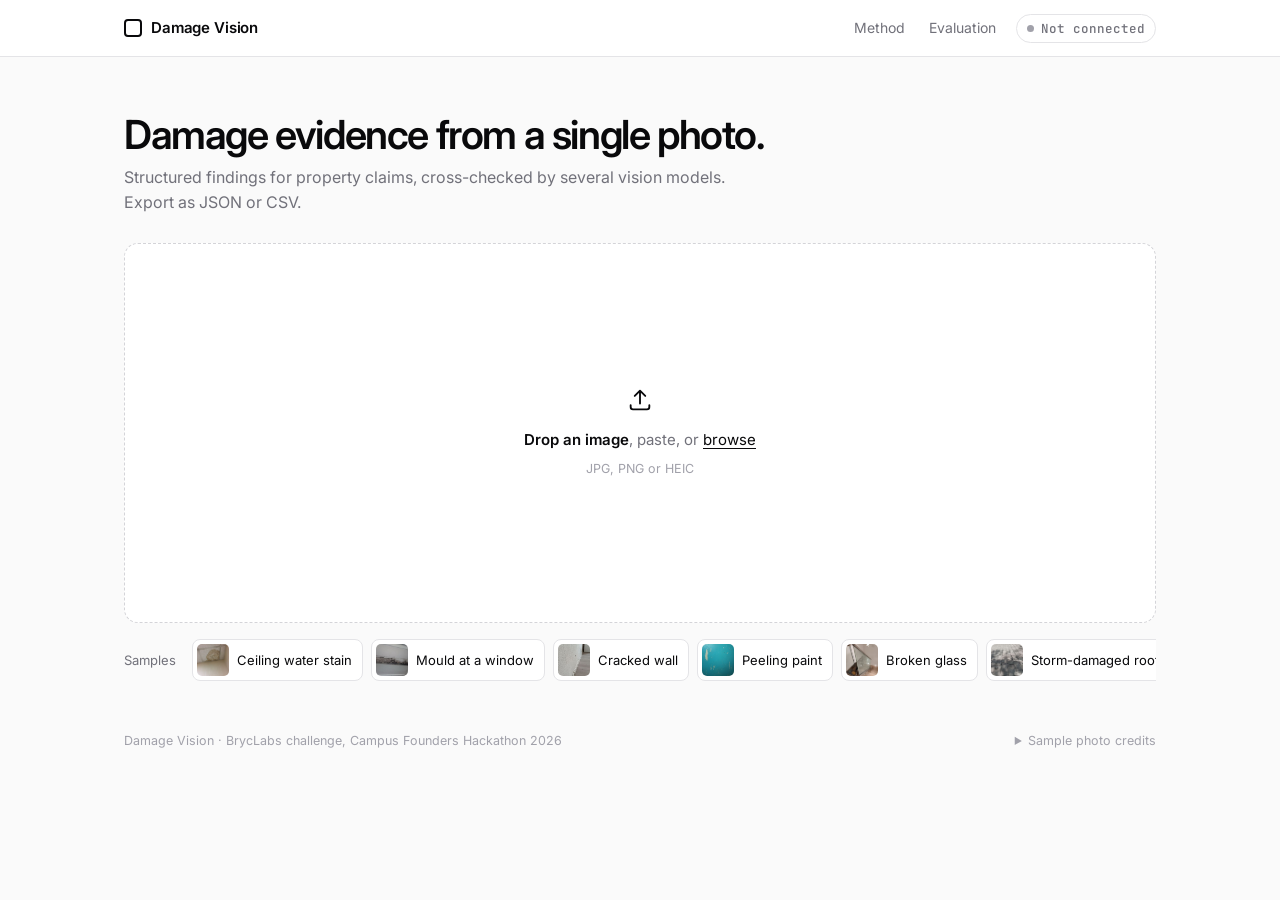
==== commit a0bb87ef: "Redesign the site as a clean product page Neutral palette with one accent, no gradients or decorativ" ====
--- a/site/index.html
+++ b/site/index.html
@@ -3,191 +3,183 @@
 <head>
   <meta charset="utf-8">
   <meta name="viewport" content="width=device-width, initial-scale=1">
-  <title>Damage Evidence Extractor</title>
-  <meta name="description" content="Upload a property damage photo and get verified, structured evidence as JSON and CSV.">
-  <link rel="icon" href="data:image/svg+xml,%3Csvg xmlns='http://www.w3.org/2000/svg' viewBox='0 0 32 32'%3E%3Crect width='32' height='32' rx='8' fill='%230f766e'/%3E%3Cpath d='M9 17l5 5 9-11' stroke='white' stroke-width='3.2' fill='none' stroke-linecap='round' stroke-linejoin='round'/%3E%3C/svg%3E">
+  <title>Damage Vision</title>
+  <meta name="description" content="Structured, verified damage evidence from a single photo. JSON and CSV export.">
+  <link rel="icon" href="data:image/svg+xml,%3Csvg xmlns='http://www.w3.org/2000/svg' viewBox='0 0 32 32'%3E%3Crect width='32' height='32' rx='7' fill='%230a0a0a'/%3E%3Crect x='8' y='8' width='16' height='16' rx='2' fill='none' stroke='white' stroke-width='2.5'/%3E%3C/svg%3E">
   <link rel="preconnect" href="https://fonts.googleapis.com">
   <link rel="preconnect" href="https://fonts.gstatic.com" crossorigin>
-  <link href="https://fonts.googleapis.com/css2?family=Inter:wght@400;500;600;700;800&family=JetBrains+Mono:wght@400;500&display=swap" rel="stylesheet">
-  <link rel="stylesheet" href="assets/style.css?v=15">
+  <link href="https://fonts.googleapis.com/css2?family=Inter:wght@400;500;600;700&family=JetBrains+Mono:wght@400;500&display=swap" rel="stylesheet">
+  <link rel="stylesheet" href="assets/style.css?v=20">
 </head>
 <body>
   <header class="top">
-    <span class="brand">BRYCLABS / DAMAGE VISION</span>
-    <div class="top-actions">
-    <button class="info-dot" id="infoBtn" type="button" aria-haspopup="dialog" aria-label="How reliable is this?" title="How reliable is this?">
-      <span class="ring" aria-hidden="true"></span>i
-    </button>
-    <button class="status" id="statusPill" type="button" aria-haspopup="dialog" aria-label="Model settings" title="Model settings">
-      <svg viewBox="0 0 24 24" aria-hidden="true"><circle cx="12" cy="12" r="3"/><path d="M19.4 15a1.7 1.7 0 00.3 1.8l.1.1a2 2 0 11-2.8 2.8l-.1-.1a1.7 1.7 0 00-1.8-.3 1.7 1.7 0 00-1 1.5V21a2 2 0 11-4 0v-.1a1.7 1.7 0 00-1.1-1.5 1.7 1.7 0 00-1.8.3l-.1.1a2 2 0 11-2.8-2.8l.1-.1a1.7 1.7 0 00.3-1.8 1.7 1.7 0 00-1.5-1H3a2 2 0 110-4h.1a1.7 1.7 0 001.5-1.1 1.7 1.7 0 00-.3-1.8l-.1-.1a2 2 0 112.8-2.8l.1.1a1.7 1.7 0 001.8.3H9a1.7 1.7 0 001-1.5V3a2 2 0 114 0v.1a1.7 1.7 0 001 1.5 1.7 1.7 0 001.8-.3l.1-.1a2 2 0 112.8 2.8l-.1.1a1.7 1.7 0 00-.3 1.8V9a1.7 1.7 0 001.5 1H21a2 2 0 110 4h-.1a1.7 1.7 0 00-1.5 1z"/></svg>
-      <span class="dot" aria-hidden="true"></span><span id="statusText" class="sr-only">Model settings</span>
-    </button>
+    <div class="wrap top-inner">
+      <a class="brand" href="./"><span class="mark" aria-hidden="true"></span>Damage Vision</a>
+      <nav class="nav">
+        <button class="link" type="button" data-open="method">Method</button>
+        <button class="link" type="button" data-open="evaluation">Evaluation</button>
+        <button class="status" id="statusPill" type="button" aria-haspopup="dialog" title="Model connection">
+          <span class="dot" aria-hidden="true"></span><span id="statusText">Connecting…</span>
+        </button>
+      </nav>
     </div>
   </header>
 
-  <main class="page">
-    <h1>Damage Evidence Extractor</h1>
-    <p>Upload a property damage photo or explore an example to review structured findings and their evidence.</p>
-
-    <section class="samples" aria-label="Sample photos">
-      <p class="samples-title">Try a sample <span>· one click runs the real analysis</span></p>
-      <div class="sample-strip" id="samples"></div>
+  <main class="wrap">
+    <section class="intro">
+      <h1>Damage evidence from a single photo.</h1>
+      <p>Structured findings for property claims, cross-checked by several vision models. Export as JSON or CSV.</p>
     </section>
 
     <label class="drop" id="drop" for="fileInput" tabindex="0">
       <input type="file" id="fileInput" accept="image/*" hidden>
       <div class="drop-empty" id="dropEmpty">
-        <svg viewBox="0 0 48 48" aria-hidden="true"><path d="M24 32V12m0 0l-8 8m8-8l8 8"/><path d="M8 32v5a4 4 0 004 4h24a4 4 0 004-4v-5"/></svg>
-        <strong>Add, drop or paste your image</strong>
-        <span class="pick">Choose photo</span>
-        <span>JPG, PNG or HEIC · paste works too</span>
+        <svg viewBox="0 0 24 24" aria-hidden="true"><path d="M4 16.5V18a2 2 0 002 2h12a2 2 0 002-2v-1.5"/><path d="M12 15V4m0 0L7.5 8.5M12 4l4.5 4.5"/></svg>
+        <p><strong>Drop an image</strong>, paste, or <span class="u">browse</span></p>
+        <small>JPG, PNG or HEIC</small>
       </div>
       <div class="stage" id="stage" hidden>
         <img id="photo" alt="Uploaded photo">
         <div class="boxes" id="boxes"></div>
-        <div class="busy" id="busy" hidden><div class="spinner"></div><span id="busyText">Analysing…</span></div>
+        <div class="busy" id="busy" hidden><span class="spinner"></span><span id="busyText">Analysing</span></div>
       </div>
     </label>
 
+    <section class="samples" aria-label="Sample photos">
+      <span class="samples-label">Samples</span>
+      <div class="sample-row" id="samples"></div>
+    </section>
+
     <p class="upload-status" id="uploadStatus" role="status" hidden></p>
+
     <section class="out" id="out" hidden>
       <div class="notice" id="notice" hidden></div>
-      <div class="actions">
-        <h2 class="result-title" id="resultTitle">JSON</h2>
-        <button class="btn primary icon-btn" id="jsonBtn" type="button" aria-label="Download JSON" title="Download JSON">
-          <svg viewBox="0 0 24 24" aria-hidden="true"><path d="M12 4v11m0 0l-4.5-4.5M12 15l4.5-4.5"/><path d="M5 19h14"/></svg>
-        </button>
-        <div class="caveat-wrap">
-          <button class="caveat-chip" id="caveatBtn" type="button" aria-expanded="false" aria-controls="caveatPop"></button>
-          <div class="caveat-pop" id="caveatPop" role="dialog" aria-label="Caveats for this result" hidden>
-            <p class="pop-title">What this result cannot tell you</p>
-            <ul id="caveatList"></ul>
+      <div class="result-grid">
+        <div class="panel">
+          <div class="panel-head">
+            <h2>Findings</h2>
+            <span class="summary" id="summary"></span>
+          </div>
+          <ol class="findings" id="findings"></ol>
+        </div>
+        <div class="panel side">
+          <div class="block" id="needed" hidden>
+            <h3>Still needed</h3>
+            <ul id="neededList"></ul>
+          </div>
+          <div class="block">
+            <h3>Limitations</h3>
+            <ul class="muted-list" id="caveatList"></ul>
+          </div>
+          <div class="block">
+            <h3>Models</h3>
+            <p class="agents" id="agents"></p>
           </div>
         </div>
       </div>
-      <div class="needed" id="needed" hidden>
-        <p class="pop-title">Still needed for this claim</p>
-        <ul id="neededList"></ul>
+
+      <div class="json-panel">
+        <div class="json-head">
+          <h2 id="resultTitle">JSON</h2>
+          <div class="icons">
+            <button class="icon" id="copyBtn" type="button" title="Copy JSON" aria-label="Copy JSON">
+              <svg viewBox="0 0 24 24" aria-hidden="true"><rect x="9" y="9" width="11" height="11" rx="2"/><path d="M5 15V6a2 2 0 012-2h9"/></svg>
+            </button>
+            <button class="icon" id="csvBtn" type="button" title="Download CSV" aria-label="Download CSV">
+              <svg viewBox="0 0 24 24" aria-hidden="true"><rect x="4" y="4" width="16" height="16" rx="2"/><path d="M4 10h16M4 15h16M10 4v16"/></svg>
+            </button>
+            <button class="icon primary" id="jsonBtn" type="button" title="Download JSON" aria-label="Download JSON">
+              <svg viewBox="0 0 24 24" aria-hidden="true"><path d="M12 4v11m0 0l-4.5-4.5M12 15l4.5-4.5"/><path d="M5 19h14"/></svg>
+            </button>
+          </div>
+        </div>
+        <pre class="json" id="json" tabindex="0" aria-labelledby="resultTitle"></pre>
       </div>
-      <p class="agents" id="agents"></p>
-      <pre class="json" id="json" tabindex="0" aria-labelledby="resultTitle"></pre>
-      <details class="extra-exports">
-        <summary>More export options</summary>
-        <button class="btn" id="csvBtn" type="button">Download CSV</button>
-        <button class="btn" id="copyBtn" type="button">Copy JSON</button>
-      </details>
     </section>
-    <details class="credits" id="creditsBox" hidden>
+  </main>
+
+  <footer class="wrap foot">
+    <span>Damage Vision · BrycLabs challenge, Campus Founders Hackathon 2026</span>
+    <details id="creditsBox" hidden>
       <summary>Sample photo credits</summary>
       <ul id="credits"></ul>
     </details>
-  </main>
+  </footer>
 
-  <dialog id="connectDialog" class="dialog">
-    <form method="dialog" class="dialog-body">
-      <h3>Connect the model</h3>
-      <p>Enter the HTTPS address of the damage analysis API.</p>
-      <input type="url" id="apiInput" placeholder="https://your-tunnel.trycloudflare.com" autocomplete="off">
+  <dialog id="sheet" class="sheet" aria-label="Method and evaluation">
+    <div class="sheet-inner">
+      <div class="sheet-head">
+        <div class="tabs" role="tablist">
+          <button role="tab" class="tab" data-tab="method">Method</button>
+          <button role="tab" class="tab" data-tab="evaluation">Evaluation</button>
+        </div>
+        <button class="icon" id="sheetClose" type="button" aria-label="Close">
+          <svg viewBox="0 0 24 24" aria-hidden="true"><path d="M6 6l12 12M18 6L6 18"/></svg>
+        </button>
+      </div>
+
+      <section class="tabpanel" data-panel="method">
+        <h2>How a photo becomes evidence</h2>
+        <ol class="steps">
+          <li><b>Ensemble.</b> Independent vision models read the photo, each constrained to the same JSON schema with a fixed vocabulary of 13 damage types, 12 building components and 12 materials.</li>
+          <li><b>Fusion.</b> Findings are matched across models by type and box overlap. Agreement is the share of models that report a finding.</li>
+          <li><b>Review.</b> A separate judge model checks every merged finding against the pixels: supported, uncertain or unsupported.</li>
+          <li><b>Rules.</b> Unsupported findings without majority agreement are removed and kept for audit. Unconfirmed or low-agreement findings are flagged uncertain.</li>
+          <li><b>Output.</b> Schema-valid JSON with boxes, status, confidence, limitations and the information an adjuster still needs.</li>
+        </ol>
+
+        <h3>Definitions</h3>
+        <dl class="defs">
+          <dt>Agreement</dt><dd><code>a(f) = (1/M) · Σ<sub>m</sub> 1[f ∈ F<sub>m</sub>]</code>, matched when types agree and IoU ≥ 0.2</dd>
+          <dt>Box overlap</dt><dd><code>IoU(A, B) = |A ∩ B| / |A ∪ B|</code></dd>
+          <dt>Confidence</dt><dd><code>p = σ(β<sub>0</sub> + βᵀx)</code>, logistic regression on agreement, judge verdict and flags, fitted on labelled photos</dd>
+          <dt>Uncertainty</dt><dd><code>CI<sub>95</sub> = [q<sub>0.025</sub>, q<sub>0.975</sub>]</code> over B = 1,000 bootstrap resamples of test images</dd>
+          <dt>Label reliability</dt><dd><code>κ = (p<sub>o</sub> − p<sub>e</sub>) / (1 − p<sub>e</sub>)</code>, Cohen's kappa between two blind labellers</dd>
+          <dt>Robustness</dt><dd><code>J(S, S′) = |S ∩ S′| / |S ∪ S′|</code> under blur, darkness, JPEG compression, crop, rotation, flip and low resolution</dd>
+          <dt>Ranking</dt><dd><code>AUROC = P(c⁺ &gt; c⁻)</code>, whether correct findings receive higher confidence</dd>
+        </dl>
+
+        <h3>What a photo cannot establish</h3>
+        <ul class="muted-list">
+          <li>Cause, wetness, depth or hidden damage. These are listed as limitations, never as findings.</li>
+          <li>Coverage. The output is evidence for a reviewer, not a decision.</li>
+        </ul>
+      </section>
+
+      <section class="tabpanel" data-panel="evaluation" hidden>
+        <h2>Evaluation against the judging criteria</h2>
+        <p class="lead" id="verdict"></p>
+        <table class="criteria">
+          <thead><tr><th>Criterion</th><th>Weight</th><th>Approach</th><th>Result</th></tr></thead>
+          <tbody id="criteria"></tbody>
+        </table>
+
+        <div id="accuracy"></div>
+        <div id="comparison"></div>
+
+        <h3>This session</h3>
+        <table class="kv" id="session"></table>
+        <p class="fine">Computed in the browser from live analyses in this session.</p>
+      </section>
+    </div>
+  </dialog>
+
+  <dialog id="connectDialog" class="modal">
+    <form method="dialog" class="modal-body">
+      <h3>Model connection</h3>
+      <p>HTTPS address of the analysis API.</p>
+      <input type="url" id="apiInput" placeholder="https://bryclabs-damage-vision.vercel.app" autocomplete="off">
       <p class="test" id="testResult"></p>
-      <div class="dialog-actions">
-        <button class="btn" type="button" id="disconnectBtn">Reset connection</button>
+      <div class="modal-actions">
+        <button class="btn ghost" type="button" id="disconnectBtn">Reset</button>
         <span class="spacer"></span>
-        <button class="btn" type="button" id="testBtn">Test</button>
-        <button class="btn primary" type="button" id="saveBtn">Save</button>
+        <button class="btn ghost" type="button" id="testBtn">Test</button>
+        <button class="btn" type="button" id="saveBtn">Save</button>
       </div>
     </form>
   </dialog>
 
-  <dialog id="infoDrawer" class="drawer" aria-label="How reliable is this?">
-    <div class="drawer-body">
-      <button class="drawer-close" id="infoClose" type="button" aria-label="Close">×</button>
-      <p class="kicker">Under the hood</p>
-      <h2 class="uh-title">Multi-model ensemble, adversarial review, calibrated uncertainty.</h2>
-      <div class="stats">
-        <div><b>3 + 1</b><span>vision agents in parallel, plus a judge</span></div>
-        <div><b>13</b><span>damage classes in a fixed ontology</span></div>
-        <div><b>1,000</b><span>bootstrap resamples per metric</span></div>
-        <div><b>8</b><span>stress transforms per test image</span></div>
-      </div>
-
-      <p class="label">Pipeline</p>
-      <ol class="flow">
-        <li><i>01</i><b>Ensemble</b><span>Gemini, GPT and Qwen-VL read the photo independently, each forced into the same JSON schema</span></li>
-        <li><i>02</i><b>Fusion</b><span>Findings are clustered across models by type and box overlap</span></li>
-        <li><i>03</i><b>Adversarial judge</b><span>A separate model tries to refute every finding against the pixels</span></li>
-        <li><i>04</i><b>Calibration</b><span>Agreement and verdicts are mapped to a probability of being correct</span></li>
-        <li><i>05</i><b>Evidence</b><span>Schema-valid JSON, boxes, caveats and the information still needed</span></li>
-      </ol>
-
-      <p class="label">The math</p>
-      <div class="math">
-        <div class="eq"><p class="eq-name">Cross-model agreement</p>
-          <p class="f">a(f) = <span class="frac"><span>1</span><span>M</span></span> &sum;<sub>m</sub> &#120793;[ f &isin; F<sub>m</sub> ]</p>
-          <p class="eq-note">Share of the M models that report finding f. Findings match when types agree and IoU &ge; 0.2.</p></div>
-        <div class="eq"><p class="eq-name">Box overlap</p>
-          <p class="f">IoU(A, B) = <span class="frac"><span>|A &cap; B|</span><span>|A &cup; B|</span></span></p>
-          <p class="eq-note">Used to fuse boxes across models and to score localisation against hand labels.</p></div>
-        <div class="eq"><p class="eq-name">Calibrated confidence</p>
-          <p class="f">p(correct | x) = &sigma;(&beta;<sub>0</sub> + &beta;<sup>&#8868;</sup>x)</p>
-          <p class="eq-note">x = agreement, judge verdict, verifier score, uncertainty and inference flags. Logistic regression, cross-validated.</p></div>
-        <div class="eq"><p class="eq-name">Uncertainty ranges</p>
-          <p class="f">CI<sub>95</sub> = [ q<sub>0.025</sub>, q<sub>0.975</sub> ] of &theta;&#770;*<sub>1..B</sub>,&nbsp; B = 1000</p>
-          <p class="eq-note">Percentile bootstrap over test images: how far each metric could move with different photos.</p></div>
-        <div class="eq"><p class="eq-name">Label reliability</p>
-          <p class="f">&kappa; = <span class="frac"><span>p<sub>o</sub> &minus; p<sub>e</sub></span><span>1 &minus; p<sub>e</sub></span></span></p>
-          <p class="eq-note">Cohen's kappa between two blind human labellers. Sets the ceiling for meaningful accuracy.</p></div>
-        <div class="eq"><p class="eq-name">Robustness</p>
-          <p class="f">J(S, S&prime;) = <span class="frac"><span>|S &cap; S&prime;|</span><span>|S &cup; S&prime;|</span></span></p>
-          <p class="eq-note">Stability of findings under blur, darkness, JPEG q20, crop, rotation, flip, low resolution and reruns.</p></div>
-        <div class="eq"><p class="eq-name">Does confidence rank right?</p>
-          <p class="f">AUROC = P( c<sup>+</sup> &gt; c<sup>&minus;</sup> )</p>
-          <p class="eq-note">Probability that a correct finding gets a higher confidence than a wrong one.</p></div>
-      </div>
-
-      <p class="label">Measured results <span class="pill" id="resultsPill">awaiting labelled test run</span></p>
-      <p class="verdict" id="verdict"></p>
-      <div id="accuracy"></div>
-      <div id="comparison"></div>
-
-      <details class="limits">
-        <summary>Honest limits: what the math cannot establish</summary>
-        <ul>
-          <li>Accuracy is bounded by label quality: if two humans agree with kappa &kappa;, scores far above that mean little.</li>
-          <li>The test set is small. The bootstrap ranges show how much each number could move.</li>
-          <li>Some test photos come from public datasets and may not look like real claim photos.</li>
-          <li>One photo cannot show cause, wetness, depth or hidden damage. These are never reported as findings.</li>
-          <li>Thin cracks and faint stains are hard to confirm, so they are flagged uncertain rather than dropped.</li>
-          <li>This is evidence extraction, not a coverage decision. A person reviews every claim.</li>
-        </ul>
-      </details>
-    </div>
-  </dialog>
-
-  <button class="sc-fab" id="scFab" type="button" aria-haspopup="dialog">
-    <span class="sc-rings" aria-hidden="true"><i style="--w:30"></i><i style="--w:30"></i><i style="--w:20"></i><i style="--w:10"></i><i style="--w:10"></i></span>
-    <span class="sc-fab-txt"><b>Judging scorecard</b><span id="scFabSub">5 criteria · live telemetry</span></span>
-  </button>
-
-  <dialog id="scDialog" class="sc" aria-label="Judging scorecard">
-    <div class="sc-body">
-      <button class="sc-close" id="scClose" type="button" aria-label="Close">×</button>
-      <p class="sc-kicker">// judging scorecard</p>
-      <h2>Every criterion, instrumented.</h2>
-      <div class="sc-weights" aria-label="Criterion weights">
-        <span style="--w:30" data-k="ex" title="Extraction quality">Extraction 30</span><span style="--w:30" data-k="ev">Evaluation 30</span><span style="--w:20" data-k="un" title="Uncertainty &amp; robustness">Uncertainty 20</span><span style="--w:10" data-k="re" title="Reproducibility">Repro 10</span><span style="--w:10" data-k="ef" title="Efficiency">Speed 10</span>
-      </div>
-
-      <section class="sc-live">
-        <p class="sc-h">Live session telemetry <em id="scN">0 analyses</em></p>
-        <div class="sc-grid" id="scLive"></div>
-        <p class="sc-note">Computed in your browser from every real analysis in this session. Nothing simulated.</p>
-      </section>
-
-      <div id="scCriteria"></div>
-    </div>
-  </dialog>
-
   <div class="toast" id="toast" role="status" aria-live="polite"></div>
-  <script src="assets/app.js?v=15"></script>
+  <script src="assets/app.js?v=20"></script>
 </body>
 </html>
--- a/site/assets/style.css
+++ b/site/assets/style.css
@@ -1,313 +1,205 @@
 :root {
-  --bg: #f5f3ff; --surface: #ffffff; --surface-2: #f1effb; --border: #e3def7;
-  --text: #1e1b3a; --muted: #6b6890;
-  --a1: #4f46e5; --a2: #7c3aed; --a3: #db2777;
-  --accent: #6d28d9; --accent-soft: #efeaff;
-  --grad: linear-gradient(120deg, var(--a1), var(--a2) 55%, var(--a3));
-  --visible: #16a34a; --inferred: #d97706; --uncertain: #ea580c; --na: #64748b; --danger: #dc2626;
-  --mono: "JetBrains Mono", ui-monospace, Menlo, monospace;
-  --shadow: 0 2px 6px rgba(49, 31, 120, .06), 0 24px 60px -20px rgba(79, 70, 229, .28);
+  --bg: #fafafa;
+  --surface: #ffffff;
+  --subtle: #f4f4f5;
+  --border: #e4e4e7;
+  --border-strong: #d4d4d8;
+  --text: #09090b;
+  --muted: #71717a;
+  --faint: #a1a1aa;
+  --accent: #2563eb;
+  --ok: #16a34a;
+  --warn: #d97706;
+  --bad: #dc2626;
+  --mono: "JetBrains Mono", ui-monospace, SFMono-Regular, Menlo, monospace;
+  --radius: 10px;
   color-scheme: light;
 }
 @media (prefers-color-scheme: dark) {
   :root:not([data-theme="light"]) {
-    --bg: #0d0b1f; --surface: #161331; --surface-2: #1d1a3d; --border: #2c2758; --text: #ecebff; --muted: #a29fc9;
-    --accent: #a78bfa; --accent-soft: #221d4a; --shadow: 0 2px 6px rgba(0,0,0,.4), 0 24px 60px -20px rgba(124, 58, 237, .45); color-scheme: dark;
+    --bg: #09090b; --surface: #111113; --subtle: #18181b; --border: #27272a; --border-strong: #3f3f46;
+    --text: #fafafa; --muted: #a1a1aa; --faint: #71717a; --accent: #60a5fa; color-scheme: dark;
   }
 }
 :root[data-theme="dark"] {
-  --bg: #0d0b1f; --surface: #161331; --surface-2: #1d1a3d; --border: #2c2758; --text: #ecebff; --muted: #a29fc9;
-  --accent: #a78bfa; --accent-soft: #221d4a; --shadow: 0 2px 6px rgba(0,0,0,.4), 0 24px 60px -20px rgba(124, 58, 237, .45); color-scheme: dark;
+  --bg: #09090b; --surface: #111113; --subtle: #18181b; --border: #27272a; --border-strong: #3f3f46;
+  --text: #fafafa; --muted: #a1a1aa; --faint: #71717a; --accent: #60a5fa; color-scheme: dark;
 }
 
 * { box-sizing: border-box; }
 [hidden] { display: none !important; }
-.sr-only { position: absolute; width: 1px; height: 1px; overflow: hidden; clip: rect(0 0 0 0); white-space: nowrap; }
 html, body { margin: 0; }
-body {
-  min-height: 100vh; color: var(--text); font: 16px/1.5 Inter, system-ui, -apple-system, "Segoe UI", sans-serif; -webkit-font-smoothing: antialiased;
-  background:
-    radial-gradient(900px 520px at 12% -8%, color-mix(in srgb, var(--a1) 22%, transparent), transparent 70%),
-    radial-gradient(800px 480px at 92% 4%, color-mix(in srgb, var(--a3) 16%, transparent), transparent 70%),
-    radial-gradient(900px 600px at 50% 110%, color-mix(in srgb, var(--a2) 14%, transparent), transparent 70%),
-    var(--bg);
-  background-attachment: fixed;
-}
+body { background: var(--bg); color: var(--text); font: 15px/1.55 Inter, system-ui, -apple-system, "Segoe UI", sans-serif; -webkit-font-smoothing: antialiased; }
 img { display: block; max-width: 100%; }
+button { font: inherit; color: inherit; }
+code { font-family: var(--mono); font-size: .9em; }
+.wrap { max-width: 1080px; margin: 0 auto; padding: 0 24px; }
+@media (max-width: 640px) { .wrap { padding: 0 16px; } }
 
 /* header */
-.top { display: flex; align-items: center; justify-content: space-between; max-width: 1100px; margin: 0 auto; padding: 20px 24px; }
-.brand { display: flex; align-items: center; gap: 10px; font-weight: 800; letter-spacing: -.02em; font-size: 17px; }
-.mark { width: 30px; height: 30px; border-radius: 9px; box-shadow: 0 6px 16px -4px rgba(109, 40, 217, .55);
-  background: url("data:image/svg+xml,%3Csvg xmlns='http://www.w3.org/2000/svg' viewBox='0 0 32 32'%3E%3Cpath d='M9 17l5 5 9-11' stroke='white' stroke-width='3.4' fill='none' stroke-linecap='round' stroke-linejoin='round'/%3E%3C/svg%3E") center/100% no-repeat, var(--grad); }
-.status { position: relative; display: grid; place-items: center; width: 38px; height: 38px; border-radius: 12px; border: 1px solid var(--border);
-  background: color-mix(in srgb, var(--surface) 80%, transparent); color: var(--muted); cursor: pointer; backdrop-filter: blur(8px); }
-.status:hover { color: var(--accent); border-color: var(--accent); }
-.status svg { width: 19px; height: 19px; stroke: currentColor; stroke-width: 1.8; fill: none; }
-.status .dot { position: absolute; top: 6px; right: 6px; width: 7px; height: 7px; border-radius: 50%; background: transparent; }
-.status.live .dot { background: var(--visible); }
-.status.mock .dot { background: var(--inferred); }
-.status.down .dot { background: var(--danger); }
-
-/* page */
-.page { max-width: 1100px; margin: 0 auto; padding: 12px 24px 72px; }
-@media (max-width: 640px) { .top, .page { padding-left: 16px; padding-right: 16px; } }
-.intro { font-size: clamp(24px, 3.4vw, 40px); font-weight: 800; letter-spacing: -.035em; line-height: 1.15; margin: 22px 0 28px; max-width: 860px; }
-.intro .grad { background: var(--grad); -webkit-background-clip: text; background-clip: text; color: transparent; }
-
-/* giant upload card with gradient frame */
-.drop { position: relative; display: grid; place-items: center; min-height: min(64vh, 620px); border-radius: 26px; cursor: pointer; overflow: hidden;
-  background: linear-gradient(var(--surface), var(--surface)) padding-box, var(--grad) border-box; border: 2px solid transparent;
-  box-shadow: var(--shadow); transition: transform .15s, box-shadow .2s; }
-.drop::before { content: ""; position: absolute; inset: 14px; border: 2px dashed color-mix(in srgb, var(--a2) 28%, transparent); border-radius: 18px; pointer-events: none; transition: .2s; }
-.drop:hover, .drop:focus-visible, .drop.drag { outline: none; transform: translateY(-2px); box-shadow: 0 2px 6px rgba(49,31,120,.08), 0 30px 70px -18px rgba(109, 40, 217, .42); }
-.drop:hover::before, .drop.drag::before { border-color: color-mix(in srgb, var(--a2) 60%, transparent); background: color-mix(in srgb, var(--a2) 5%, transparent); }
-.drop.has-photo { background: linear-gradient(#0d0b1f, #0d0b1f) padding-box, var(--grad) border-box; transform: none; }
-.drop.has-photo::before { display: none; }
-.drop-empty { position: relative; display: flex; flex-direction: column; align-items: center; gap: 12px; text-align: center; color: var(--muted); padding: 28px; }
-.drop-empty svg { width: 84px; height: 84px; padding: 20px; border-radius: 26px; stroke: #fff; stroke-width: 2.6; fill: none; stroke-linecap: round; stroke-linejoin: round;
-  background: var(--grad); box-shadow: 0 16px 36px -10px rgba(109, 40, 217, .6); margin-bottom: 6px; animation: float 3.2s ease-in-out infinite; }
-@keyframes float { 50% { transform: translateY(-6px); } }
-.drop-empty strong { font-size: clamp(22px, 2.8vw, 30px); color: var(--text); letter-spacing: -.025em; }
-.drop-empty .pick { display: inline-flex; align-items: center; padding: 13px 30px; border-radius: 14px; background: var(--grad); color: #fff;
-  font: 700 16px Inter, sans-serif; box-shadow: 0 12px 28px -10px rgba(109, 40, 217, .7); margin: 4px 0; }
-.drop:hover .pick { filter: brightness(1.08); }
-.drop-empty span:last-child { font-size: 14px; }
-
+.top { border-bottom: 1px solid var(--border); background: var(--surface); position: sticky; top: 0; z-index: 20; }
+.top-inner { display: flex; align-items: center; justify-content: space-between; height: 56px; }
+.brand { display: flex; align-items: center; gap: 9px; font-weight: 600; letter-spacing: -.01em; color: var(--text); text-decoration: none; }
+.mark { width: 18px; height: 18px; border: 2px solid var(--text); border-radius: 4px; }
+.nav { display: flex; align-items: center; gap: 4px; }
+.link { border: 0; background: none; padding: 6px 10px; border-radius: 6px; color: var(--muted); cursor: pointer; font-size: 14px; }
+.link:hover { color: var(--text); background: var(--subtle); }
+.status { display: inline-flex; align-items: center; gap: 7px; margin-left: 6px; padding: 5px 10px; border: 1px solid var(--border); border-radius: 999px;
+  background: var(--surface); cursor: pointer; font: 500 12.5px var(--mono); color: var(--muted); max-width: 220px; }
+.status:hover { border-color: var(--border-strong); color: var(--text); }
+#statusText { overflow: hidden; text-overflow: ellipsis; white-space: nowrap; }
+.status .dot { width: 7px; height: 7px; border-radius: 50%; background: var(--faint); flex: none; }
+.status.live .dot { background: var(--ok); }
+.status.mock .dot { background: var(--warn); }
+.status.down .dot { background: var(--bad); }
+@media (max-width: 560px) { .link { display: none; } }
+
+/* intro */
+.intro { padding: 56px 0 28px; }
+.intro h1 { margin: 0 0 8px; font-size: clamp(28px, 4vw, 40px); font-weight: 600; letter-spacing: -.035em; line-height: 1.1; }
+.intro p { margin: 0; color: var(--muted); font-size: 16px; max-width: 620px; }
+
+/* upload */
+.drop { display: grid; place-items: center; min-height: 380px; border: 1px dashed var(--border-strong); border-radius: 14px; background: var(--surface);
+  cursor: pointer; overflow: hidden; transition: border-color .15s, background .15s; }
+.drop:hover, .drop:focus-visible, .drop.drag { border-color: var(--text); outline: none; }
+.drop.drag { background: var(--subtle); }
+.drop.has-photo { border-style: solid; border-color: var(--border); background: #0a0a0a; }
+.drop-empty { text-align: center; color: var(--muted); }
+.drop-empty svg { width: 28px; height: 28px; stroke: var(--text); stroke-width: 1.6; fill: none; stroke-linecap: round; stroke-linejoin: round; margin: 0 auto 14px; display: block; }
+.drop-empty p { margin: 0 0 4px; font-size: 15px; color: var(--muted); }
+.drop-empty strong { color: var(--text); font-weight: 600; }
+.drop-empty .u { color: var(--text); text-decoration: underline; text-underline-offset: 3px; }
+.drop-empty small { font-size: 12.5px; color: var(--faint); }
 .stage { position: relative; line-height: 0; max-width: 100%; }
-.stage img { max-height: min(64vh, 620px); width: auto; max-width: 100%; }
+.stage img { max-height: 560px; width: auto; max-width: 100%; }
 .boxes { position: absolute; inset: 0; pointer-events: none; }
-.bbox { position: absolute; border: 3px solid var(--c); border-radius: 5px; box-shadow: 0 0 0 1px rgba(0,0,0,.35), 0 0 18px color-mix(in srgb, var(--c) 45%, transparent);
-  animation: pop .35s ease-out both; }
-@keyframes pop { from { opacity: 0; transform: scale(.96); } }
-.bbox span { position: absolute; left: -3px; top: -26px; background: var(--c); color: #fff; font: 700 12px/1 Inter, sans-serif;
-  padding: 6px 9px; border-radius: 7px 7px 7px 0; white-space: nowrap; }
-.bbox.below span { top: auto; bottom: -26px; border-radius: 0 7px 7px 7px; }
-.busy { position: absolute; inset: 0; display: flex; flex-direction: column; align-items: center; justify-content: center; gap: 14px;
-  background: rgba(13, 11, 31, .62); backdrop-filter: blur(2px); color: #fff; font: 600 15px/1.4 Inter, sans-serif; }
-.spinner { width: 46px; height: 46px; border-radius: 50%; border: 4px solid rgba(255,255,255,.2); border-top-color: #c4b5fd; animation: spin .9s linear infinite; }
+.bbox { position: absolute; border: 2px solid var(--c); border-radius: 3px; }
+.bbox span { position: absolute; left: -2px; top: -22px; background: var(--c); color: #fff; font: 500 11.5px/1 var(--mono); padding: 4px 6px; border-radius: 3px; white-space: nowrap; }
+.bbox.below span { top: auto; bottom: -22px; }
+.busy { position: absolute; inset: 0; display: flex; align-items: center; justify-content: center; gap: 10px; background: rgba(9, 9, 11, .55);
+  color: #fff; font: 500 13px/1 var(--mono); }
+.spinner { width: 16px; height: 16px; border-radius: 50%; border: 2px solid rgba(255, 255, 255, .3); border-top-color: #fff; animation: spin .8s linear infinite; }
 @keyframes spin { to { transform: rotate(360deg); } }
 
-.examples { margin: 16px 4px 0; font-size: 14px; color: var(--muted); text-align: center; }
-.examples button { border: 1px solid var(--border); background: color-mix(in srgb, var(--surface) 85%, transparent); color: var(--accent);
-  font: 600 13.5px Inter, sans-serif; cursor: pointer; padding: 6px 12px; border-radius: 999px; margin: 4px 2px; }
-.examples button:hover { border-color: var(--accent); }
-
-/* output */
-.out { margin-top: 28px; }
-.notice { border-radius: 12px; padding: 10px 14px; font-size: 14px; margin-bottom: 14px;
-  background: color-mix(in srgb, var(--inferred) 12%, var(--surface)); border: 1px solid color-mix(in srgb, var(--inferred) 40%, transparent); }
-.notice.error { background: color-mix(in srgb, var(--danger) 10%, var(--surface)); border-color: color-mix(in srgb, var(--danger) 40%, transparent); }
-.actions { display: flex; flex-wrap: wrap; align-items: center; gap: 10px; margin-bottom: 16px; }
-.meta { color: var(--muted); font-size: 13.5px; margin-left: auto; }
-@media (max-width: 640px) { .meta { margin-left: 0; width: 100%; } }
-.btn { display: inline-flex; align-items: center; gap: 8px; border: 1px solid var(--border); background: var(--surface); color: var(--text);
-  border-radius: 12px; padding: 10px 16px; font: 600 14.5px Inter, sans-serif; cursor: pointer; transition: transform .08s, border-color .15s; }
-.btn:hover { border-color: var(--accent); }
-.btn:active { transform: translateY(1px); }
-.btn svg { width: 18px; height: 18px; stroke: currentColor; stroke-width: 2.3; fill: none; stroke-linecap: round; stroke-linejoin: round; }
-.btn.primary { background: var(--grad); border-color: transparent; color: #fff; padding: 13px 24px; font-size: 15.5px; box-shadow: 0 12px 28px -12px rgba(109, 40, 217, .7); }
-.btn.primary:hover { filter: brightness(1.08); }
-.json { font: 13px/1.65 var(--mono); background: #12102a; color: #ddd8ff; border-radius: 18px; padding: 22px; margin: 0;
-  max-height: 75vh; overflow: auto; white-space: pre; border: 1px solid #2a2552; box-shadow: var(--shadow); }
-.json .k { color: #a5b4fc; } .json .s { color: #f9a8d4; } .json .n { color: #fde68a; } .json .b { color: #86efac; }
-
-/* dialog, toast */
-.dialog { border: 1px solid var(--border); border-radius: 18px; padding: 0; background: var(--surface); color: var(--text); width: min(500px, calc(100% - 32px)); box-shadow: var(--shadow); }
-.dialog::backdrop { background: rgba(13, 11, 31, .55); backdrop-filter: blur(3px); }
-.dialog-body { padding: 24px; }
-.dialog-body h3 { margin: 0 0 6px; }
-.dialog-body p { color: var(--muted); font-size: 14px; margin: 0 0 12px; }
-.dialog input { width: 100%; border: 1px solid var(--border); border-radius: 11px; padding: 11px 13px; background: var(--surface); color: var(--text); font: 14.5px Inter, sans-serif; }
-.dialog input:focus { outline: 2px solid color-mix(in srgb, var(--accent) 35%, transparent); border-color: var(--accent); }
-.test { min-height: 1.4em; margin: 8px 0 0 !important; }
-.test.ok { color: var(--visible) !important; } .test.bad { color: var(--danger) !important; }
-.dialog-actions { display: flex; gap: 8px; align-items: center; margin-top: 12px; }
-.dialog-actions .spacer { flex: 1; }
-.dialog .btn.primary { padding: 10px 18px; font-size: 14.5px; }
-.toast { position: fixed; left: 50%; bottom: 24px; transform: translate(-50%, 20px); background: var(--text); color: var(--bg); padding: 11px 17px;
-  border-radius: 12px; font-size: 14px; opacity: 0; pointer-events: none; transition: .2s; z-index: 50; }
+/* samples */
+.samples { display: flex; align-items: center; gap: 14px; margin: 14px 0 0; }
+.samples-label { font-size: 13px; color: var(--muted); flex: none; }
+.sample-row { display: flex; gap: 8px; overflow-x: auto; padding: 2px; }
+.sample { flex: none; display: flex; align-items: center; gap: 8px; padding: 4px 10px 4px 4px; border: 1px solid var(--border); border-radius: 8px;
+  background: var(--surface); cursor: pointer; font-size: 13px; color: var(--text); white-space: nowrap; transition: border-color .15s; }
+.sample:hover { border-color: var(--border-strong); }
+.sample.active { border-color: var(--text); }
+.sample img { width: 32px; height: 32px; border-radius: 5px; object-fit: cover; }
+.sample.loading { opacity: .6; }
+@media (max-width: 640px) { .samples { flex-direction: column; align-items: flex-start; gap: 8px; } .sample-row { width: 100%; } }
+
+.upload-status { margin: 14px 0 0; font-size: 14px; color: var(--muted); }
+
+/* results */
+.out { margin-top: 32px; }
+.notice { border: 1px solid var(--border); border-left: 3px solid var(--warn); border-radius: 8px; padding: 10px 14px; font-size: 14px; margin-bottom: 16px; background: var(--surface); }
+.notice.error { border-left-color: var(--bad); }
+.result-grid { display: grid; grid-template-columns: minmax(0, 1.6fr) minmax(0, 1fr); gap: 16px; }
+@media (max-width: 860px) { .result-grid { grid-template-columns: 1fr; } }
+.panel { border: 1px solid var(--border); border-radius: var(--radius); background: var(--surface); padding: 18px 20px; }
+.panel-head { display: flex; align-items: baseline; justify-content: space-between; gap: 12px; margin-bottom: 6px; }
+.panel h2, .json-head h2 { margin: 0; font-size: 15px; font-weight: 600; }
+.summary { font-size: 13px; color: var(--muted); }
+.findings { list-style: none; margin: 0; padding: 0; }
+.finding { display: grid; grid-template-columns: 22px 1fr auto; gap: 12px; align-items: start; padding: 14px 0; border-top: 1px solid var(--border); }
+.finding:first-child { border-top: 0; }
+.finding .idx { font: 500 12px var(--mono); color: var(--muted); padding-top: 2px; }
+.finding h4 { margin: 0; font-size: 15px; font-weight: 600; text-transform: capitalize; }
+.finding .sub { margin: 2px 0 6px; font-size: 13px; color: var(--muted); }
+.tags { display: flex; flex-wrap: wrap; gap: 6px; }
+.tag { font: 500 11.5px/1 var(--mono); padding: 4px 6px; border-radius: 4px; background: var(--subtle); color: var(--muted); }
+.tag.ok { color: var(--ok); } .tag.warn { color: var(--warn); }
+.conf { text-align: right; min-width: 64px; }
+.conf b { font: 600 15px var(--mono); }
+.conf small { display: block; font-size: 11.5px; color: var(--faint); }
+.meter { height: 3px; background: var(--subtle); border-radius: 2px; margin-top: 6px; overflow: hidden; }
+.meter i { display: block; height: 100%; background: var(--text); }
+.empty { padding: 16px 0 6px; color: var(--muted); font-size: 14px; }
+.side .block + .block { margin-top: 18px; padding-top: 18px; border-top: 1px solid var(--border); }
+.side h3 { margin: 0 0 8px; font-size: 13px; font-weight: 600; }
+.side ul { margin: 0; padding-left: 16px; font-size: 13.5px; display: grid; gap: 5px; }
+.muted-list { color: var(--muted); }
+.agents { margin: 0; display: flex; flex-wrap: wrap; gap: 6px; }
+.agents span { font: 500 11.5px/1 var(--mono); padding: 5px 7px; border: 1px solid var(--border); border-radius: 5px; color: var(--muted); }
+.agents span.bad { color: var(--bad); }
+
+.json-panel { margin-top: 16px; border: 1px solid var(--border); border-radius: var(--radius); background: var(--surface); overflow: hidden; }
+.json-head { display: flex; align-items: center; justify-content: space-between; padding: 10px 12px 10px 20px; border-bottom: 1px solid var(--border); }
+.icons { display: flex; gap: 6px; }
+.icon { width: 34px; height: 34px; display: grid; place-items: center; border: 1px solid var(--border); border-radius: 8px; background: var(--surface); cursor: pointer; color: var(--muted); }
+.icon:hover { color: var(--text); border-color: var(--border-strong); }
+.icon.primary { background: var(--text); border-color: var(--text); color: var(--bg); }
+.icon svg { width: 17px; height: 17px; stroke: currentColor; stroke-width: 1.8; fill: none; stroke-linecap: round; stroke-linejoin: round; }
+.json { margin: 0; padding: 18px 20px; max-height: 520px; overflow: auto; font: 12.5px/1.65 var(--mono); color: var(--text); background: var(--surface); white-space: pre; }
+.json .k { color: var(--accent); } .json .s { color: var(--text); } .json .n { color: #b45309; } .json .b { color: #7c3aed; }
+
+/* footer */
+.foot { display: flex; justify-content: space-between; gap: 16px; flex-wrap: wrap; padding-top: 48px; padding-bottom: 40px; font-size: 12.5px; color: var(--faint); }
+.foot summary { cursor: pointer; }
+.foot ul { margin: 8px 0 0; padding-left: 16px; display: grid; gap: 3px; max-width: 640px; }
+.foot a { color: var(--muted); }
+
+/* sheet (method / evaluation) */
+.sheet { margin: 0 0 0 auto; height: 100vh; max-height: 100vh; width: min(640px, 100vw); border: 0; border-left: 1px solid var(--border); padding: 0;
+  background: var(--surface); color: var(--text); }
+.sheet::backdrop { background: rgba(9, 9, 11, .35); }
+.sheet-inner { padding: 0 28px 40px; }
+.sheet-head { position: sticky; top: 0; display: flex; align-items: center; justify-content: space-between; padding: 14px 0; background: var(--surface); border-bottom: 1px solid var(--border); margin-bottom: 24px; }
+.tabs { display: flex; gap: 4px; }
+.tab { border: 0; background: none; padding: 6px 10px; border-radius: 6px; cursor: pointer; color: var(--muted); font-size: 14px; }
+.tab.active { background: var(--subtle); color: var(--text); font-weight: 500; }
+.tabpanel h2 { margin: 0 0 14px; font-size: 20px; font-weight: 600; letter-spacing: -.02em; }
+.tabpanel h3 { margin: 28px 0 10px; font-size: 13px; font-weight: 600; text-transform: uppercase; letter-spacing: .06em; color: var(--muted); }
+.steps { margin: 0; padding-left: 18px; display: grid; gap: 10px; font-size: 14px; color: var(--muted); }
+.steps b { color: var(--text); font-weight: 600; }
+.defs { margin: 0; display: grid; grid-template-columns: 130px 1fr; gap: 10px 16px; font-size: 13.5px; }
+.defs dt { color: var(--muted); }
+.defs dd { margin: 0; color: var(--muted); }
+.defs code { color: var(--text); background: var(--subtle); padding: 2px 6px; border-radius: 4px; }
+@media (max-width: 520px) { .defs { grid-template-columns: 1fr; } .defs dd { margin-bottom: 6px; } }
+.lead { margin: 0 0 16px; font-size: 14px; color: var(--muted); }
+table { width: 100%; border-collapse: collapse; font-size: 13.5px; }
+th { text-align: left; font-weight: 500; color: var(--muted); font-size: 12px; padding: 8px 8px 8px 0; border-bottom: 1px solid var(--border); }
+td { padding: 10px 8px 10px 0; border-bottom: 1px solid var(--border); vertical-align: top; }
+.criteria td:nth-child(2) { font-family: var(--mono); white-space: nowrap; }
+.criteria td:nth-child(3) { color: var(--muted); }
+.criteria td:nth-child(4) { font-family: var(--mono); white-space: nowrap; }
+.pending { color: var(--faint); }
+.cmp td:not(:first-child), .cmp th:not(:first-child) { text-align: right; font-family: var(--mono); }
+.cmp tr.ours td { font-weight: 600; }
+.kv td:first-child { color: var(--muted); }
+.kv td:last-child { text-align: right; font-family: var(--mono); }
+.fine { margin: 8px 0 0; font-size: 12px; color: var(--faint); }
+.acc-row { padding: 12px 0; border-bottom: 1px solid var(--border); }
+.acc-top { display: flex; justify-content: space-between; font-size: 14px; }
+.acc-top span { font-family: var(--mono); font-weight: 600; }
+.acc-row small { color: var(--muted); font-size: 12.5px; }
+.range { position: relative; height: 4px; background: var(--subtle); border-radius: 2px; margin: 8px 0 6px; }
+.range i { position: absolute; top: 0; bottom: 0; background: var(--border-strong); border-radius: 2px; }
+.range em { position: absolute; top: -3px; width: 2px; height: 10px; background: var(--text); }
+
+/* modal, toast */
+.modal { border: 1px solid var(--border); border-radius: 12px; padding: 0; background: var(--surface); color: var(--text); width: min(440px, calc(100% - 32px)); }
+.modal::backdrop { background: rgba(9, 9, 11, .35); }
+.modal-body { padding: 20px; }
+.modal-body h3 { margin: 0 0 4px; font-size: 16px; }
+.modal-body p { margin: 0 0 12px; color: var(--muted); font-size: 13.5px; }
+.modal input { width: 100%; border: 1px solid var(--border); border-radius: 8px; padding: 9px 11px; background: var(--surface); color: var(--text); font: 13.5px var(--mono); }
+.modal input:focus { outline: none; border-color: var(--text); }
+.test { min-height: 1.3em; margin: 8px 0 0 !important; font-size: 13px !important; }
+.test.ok { color: var(--ok) !important; } .test.bad { color: var(--bad) !important; }
+.modal-actions { display: flex; gap: 8px; margin-top: 12px; }
+.spacer { flex: 1; }
+.btn { border: 1px solid var(--text); background: var(--text); color: var(--bg); border-radius: 8px; padding: 8px 14px; font-size: 13.5px; font-weight: 500; cursor: pointer; }
+.btn.ghost { background: var(--surface); color: var(--text); border-color: var(--border); }
+.btn.ghost:hover { border-color: var(--border-strong); }
+.toast { position: fixed; left: 50%; bottom: 24px; transform: translate(-50%, 16px); background: var(--text); color: var(--bg); padding: 9px 14px; border-radius: 8px;
+  font-size: 13.5px; opacity: 0; pointer-events: none; transition: .2s; z-index: 50; }
 .toast.show { opacity: 1; transform: translate(-50%, 0); }
 @media (prefers-reduced-motion: reduce) { * { animation: none !important; transition: none !important; } }
-
-/* info dot + drawer */
-.top-actions { display: flex; gap: 8px; align-items: center; }
-.info-dot { position: relative; width: 38px; height: 38px; border-radius: 50%; border: 0; cursor: pointer; color: #fff;
-  font: italic 700 17px Georgia, "Times New Roman", serif; background: var(--grad); box-shadow: 0 8px 20px -8px rgba(109, 40, 217, .7); }
-.info-dot .ring { position: absolute; inset: -4px; border-radius: 50%; border: 2px solid color-mix(in srgb, var(--a2) 45%, transparent); animation: ring 2.6s ease-out infinite; }
-@keyframes ring { 0% { transform: scale(.85); opacity: .9; } 100% { transform: scale(1.35); opacity: 0; } }
-.info-dot:hover { filter: brightness(1.1); }
-.drawer { margin: 0 0 0 auto; height: 100vh; max-height: 100vh; width: min(460px, 100vw); border: 0; border-left: 1px solid var(--border);
-  padding: 0; background: var(--surface); color: var(--text); box-shadow: -20px 0 60px -20px rgba(49, 31, 120, .35); }
-.drawer[open] { animation: slide .22s ease-out; }
-@keyframes slide { from { transform: translateX(40px); opacity: 0; } }
-.drawer::backdrop { background: rgba(13, 11, 31, .45); backdrop-filter: blur(2px); }
-.drawer-body { padding: 28px 26px 40px; position: relative; }
-.drawer-close { position: absolute; top: 16px; right: 16px; width: 34px; height: 34px; border-radius: 10px; border: 1px solid var(--border);
-  background: var(--surface); color: var(--muted); font-size: 20px; cursor: pointer; line-height: 1; }
-.drawer-close:hover { color: var(--text); border-color: var(--accent); }
-.verdict { font-size: 19px; font-weight: 700; letter-spacing: -.02em; line-height: 1.35; margin: 4px 40px 20px 0; }
-.verdict.warn { color: var(--uncertain); }
-.label { font-size: 12px; font-weight: 700; text-transform: uppercase; letter-spacing: .08em; color: var(--muted); margin: 22px 0 10px; }
-.acc { display: grid; gap: 10px; }
-.acc-row { border: 1px solid var(--border); border-radius: 14px; padding: 12px 14px; background: var(--surface-2); }
-.acc-top { display: flex; justify-content: space-between; align-items: baseline; gap: 10px; }
-.acc-top b { font-size: 14.5px; }
-.acc-top span { font-size: 22px; font-weight: 800; letter-spacing: -.02em; }
-.range { position: relative; height: 8px; border-radius: 99px; background: var(--border); margin: 10px 0 6px; }
-.range i { position: absolute; top: 0; bottom: 0; border-radius: 99px; background: color-mix(in srgb, var(--a2) 35%, transparent); }
-.range em { position: absolute; top: -3px; width: 4px; height: 14px; border-radius: 2px; background: var(--accent); transform: translateX(-2px); }
-.acc-row small { color: var(--muted); font-size: 12.5px; }
-.cmp { width: 100%; border-collapse: collapse; font-size: 13.5px; }
-.cmp th { text-align: left; font-weight: 600; color: var(--muted); font-size: 12px; padding: 6px 6px; border-bottom: 1px solid var(--border); }
-.cmp td { padding: 8px 6px; border-bottom: 1px solid var(--border); }
-.cmp td:not(:first-child), .cmp th:not(:first-child) { text-align: right; font-variant-numeric: tabular-nums; }
-.cmp tr.ours td { font-weight: 700; color: var(--accent); }
-.empty { color: var(--muted); font-size: 14px; border: 1px dashed var(--border); border-radius: 12px; padding: 14px; }
-.limits ul { margin: 0; padding-left: 18px; font-size: 14px; display: grid; gap: 8px; color: var(--text); }
-
-/* per-result caveats */
-.caveat-wrap { position: relative; }
-.caveat-chip { display: inline-flex; align-items: center; gap: 7px; border-radius: 999px; padding: 9px 14px; cursor: pointer; font: 600 13.5px Inter, sans-serif;
-  color: var(--uncertain); background: color-mix(in srgb, var(--uncertain) 10%, var(--surface)); border: 1px solid color-mix(in srgb, var(--uncertain) 35%, transparent); }
-.caveat-chip::before { content: "!"; display: grid; place-items: center; width: 18px; height: 18px; border-radius: 50%; background: var(--uncertain); color: #fff; font-size: 12px; font-weight: 800; }
-.caveat-pop { position: absolute; z-index: 30; top: calc(100% + 8px); left: 0; width: min(420px, 86vw); background: var(--surface); border: 1px solid var(--border);
-  border-radius: 14px; padding: 14px 16px; box-shadow: var(--shadow); }
-.caveat-pop ul { margin: 0; padding-left: 18px; font-size: 13.5px; display: grid; gap: 6px; }
-.pop-title { margin: 0 0 8px; font-weight: 700; font-size: 14px; }
-@media (max-width: 640px) { .caveat-pop { left: auto; right: -40px; } }
-
-/* Keep the example image and its downloadable JSON in the same view. */
-.drop.has-photo { min-height: 0; }
-.stage img { display: block; max-height: min(48vh, 440px); }
-.result-title { margin: 0 auto 0 0; font-size: 1.25rem; }
-.extra-exports { margin-top: 12px; }
-.extra-exports summary { cursor: pointer; color: var(--muted); margin-bottom: 8px; }
-
-.upload-status { color: var(--muted); margin: 14px 0; }
-
-.glass-example { margin-block: 1rem; }
-.glass-example > img { display: block; width: 100%; height: auto; border-radius: 12px; }
-
-.needed { border: 1px solid color-mix(in srgb, var(--a2) 30%, transparent); background: color-mix(in srgb, var(--a2) 6%, var(--surface));
-  border-radius: 14px; padding: 12px 16px; margin-bottom: 12px; }
-.needed ul { margin: 0; padding-left: 18px; font-size: 14px; display: grid; gap: 4px; }
-.agents { font-size: 12.5px; color: var(--muted); margin: 0 0 12px; display: flex; flex-wrap: wrap; gap: 6px; }
-.agents span { border: 1px solid var(--border); border-radius: 999px; padding: 3px 9px; background: var(--surface); }
-.agents span.bad { color: var(--danger); border-color: color-mix(in srgb, var(--danger) 35%, transparent); }
-.agents span.judge { color: var(--accent); }
-
-/* sample strip above the upload */
-.samples { margin: 6px 0 16px; }
-.samples-title { font-weight: 700; font-size: 15px; margin: 0 0 10px; }
-.samples-title span { font-weight: 500; color: var(--muted); font-size: 13.5px; }
-.sample-strip { display: grid; grid-template-columns: repeat(6, minmax(0, 1fr)); gap: 12px; }
-@media (max-width: 900px) { .sample-strip { display: flex; overflow-x: auto; scroll-snap-type: x mandatory; padding-bottom: 6px; } }
-.sample { position: relative; border: 0; padding: 0; border-radius: 16px; overflow: hidden; cursor: pointer; aspect-ratio: 4 / 3;
-  background: var(--surface-2); box-shadow: 0 6px 18px -10px rgba(49, 31, 120, .45); transition: transform .15s, box-shadow .2s; }
-@media (max-width: 900px) { .sample { flex: 0 0 150px; scroll-snap-align: start; } }
-.sample img { width: 100%; height: 100%; object-fit: cover; transition: transform .35s; }
-.sample::after { content: ""; position: absolute; inset: 0; background: linear-gradient(180deg, transparent 45%, rgba(13, 11, 31, .78)); }
-.sample span { position: absolute; z-index: 1; left: 10px; right: 10px; bottom: 8px; color: #fff; font: 700 13px/1.25 Inter, sans-serif; text-align: left; }
-.sample:hover, .sample:focus-visible { transform: translateY(-3px); box-shadow: 0 14px 28px -12px rgba(109, 40, 217, .6); outline: none; }
-.sample:hover img { transform: scale(1.06); }
-.sample.active { box-shadow: 0 0 0 3px var(--a2), 0 14px 28px -12px rgba(109, 40, 217, .6); }
-.sample.loading span::after { content: " · analysing…"; font-weight: 500; }
-.credits { margin-top: 28px; font-size: 12.5px; color: var(--muted); }
-.credits summary { cursor: pointer; }
-.credits ul { margin: 8px 0 0; padding-left: 18px; display: grid; gap: 3px; }
-.credits a { color: var(--accent); }
-
-/* under-the-hood drawer */
-.drawer { width: min(560px, 100vw); }
-.kicker { margin: 4px 0 6px; font: 700 12px/1 Inter, sans-serif; letter-spacing: .14em; text-transform: uppercase;
-  background: var(--grad); -webkit-background-clip: text; background-clip: text; color: transparent; }
-.uh-title { margin: 0 40px 18px 0; font-size: 22px; line-height: 1.25; letter-spacing: -.025em; }
-.stats { display: grid; grid-template-columns: repeat(4, 1fr); gap: 8px; }
-@media (max-width: 520px) { .stats { grid-template-columns: repeat(2, 1fr); } }
-.stats div { border-radius: 14px; padding: 12px 10px; background: linear-gradient(160deg, color-mix(in srgb, var(--a1) 10%, var(--surface)), color-mix(in srgb, var(--a3) 8%, var(--surface)));
-  border: 1px solid var(--border); }
-.stats b { display: block; font-size: 24px; font-weight: 800; letter-spacing: -.03em; background: var(--grad); -webkit-background-clip: text; background-clip: text; color: transparent; }
-.stats span { font-size: 11.5px; color: var(--muted); line-height: 1.3; display: block; margin-top: 2px; }
-.flow { list-style: none; margin: 0; padding: 0; display: grid; gap: 0; position: relative; }
-.flow li { display: grid; grid-template-columns: 34px 1fr; column-gap: 12px; padding: 0 0 12px; position: relative; }
-.flow li:not(:last-child)::before { content: ""; position: absolute; left: 16px; top: 30px; bottom: 0; width: 2px; background: linear-gradient(var(--a1), var(--a3)); opacity: .35; }
-.flow i { grid-row: span 2; width: 34px; height: 30px; border-radius: 9px; display: grid; place-items: center; font: 700 11.5px var(--mono); font-style: normal; color: #fff; background: var(--grad); }
-.flow b { font-size: 14.5px; }
-.flow span { font-size: 13px; color: var(--muted); }
-.math { display: grid; gap: 10px; }
-.eq { border: 1px solid #2a2552; border-radius: 14px; padding: 12px 14px; background: #12102a; color: #ddd8ff; }
-.eq-name { margin: 0 0 6px; font: 700 11px/1 Inter, sans-serif; letter-spacing: .1em; text-transform: uppercase; color: #a5b4fc; }
-.f { margin: 0; font: 400 17px/1.6 "Times New Roman", Georgia, serif; font-style: italic; color: #fff; display: flex; align-items: center; flex-wrap: wrap; gap: 6px; }
-.f sub, .f sup { font-size: .68em; }
-.frac { display: inline-flex; flex-direction: column; text-align: center; vertical-align: middle; font-size: .9em; }
-.frac span:first-child { border-bottom: 1px solid #c4b5fd; padding: 0 4px 1px; }
-.frac span:last-child { padding: 1px 4px 0; }
-.eq-note { margin: 6px 0 0; font-size: 12.5px; color: #b9b3e6; }
-.pill { display: inline-block; margin-left: 6px; padding: 3px 8px; border-radius: 999px; font: 600 11px/1.2 Inter, sans-serif; letter-spacing: 0; text-transform: none;
-  color: var(--inferred); border: 1px solid color-mix(in srgb, var(--inferred) 40%, transparent); background: color-mix(in srgb, var(--inferred) 10%, var(--surface)); }
-.pill.ok { color: var(--visible); border-color: color-mix(in srgb, var(--visible) 40%, transparent); background: color-mix(in srgb, var(--visible) 10%, var(--surface)); }
-.verdict.pending { font-size: 14px; font-weight: 500; color: var(--muted); letter-spacing: 0; margin: 0 0 12px; }
-.pending-grid { display: grid; grid-template-columns: 1fr 1fr; gap: 8px; }
-.pend { border: 1px dashed var(--border); border-radius: 12px; padding: 10px 12px; display: grid; gap: 4px; }
-.pend b { font-size: 13.5px; }
-.pend code { font: 12px var(--mono); color: var(--accent); }
-.pend span { font-size: 11.5px; color: var(--inferred); font-weight: 600; }
-.limits { margin-top: 20px; border: 1px solid var(--border); border-radius: 14px; padding: 12px 14px; }
-.limits summary { cursor: pointer; font-weight: 700; font-size: 14px; }
-.limits ul { margin-top: 10px; }
-
-.btn.icon-btn { width: 46px; height: 46px; padding: 0; justify-content: center; border-radius: 14px; }
-.btn.icon-btn svg { width: 22px; height: 22px; stroke-width: 2.4; }
-
-/* judging scorecard: separate console palette */
-.sc-fab { position: fixed; left: 18px; bottom: 18px; z-index: 40; display: flex; align-items: center; gap: 10px; padding: 8px 14px 8px 8px;
-  border-radius: 999px; border: 1px solid #134e4a; background: #04121a; color: #d1fae5; cursor: pointer; font: 500 12px/1.2 Inter, sans-serif;
-  box-shadow: 0 10px 30px -12px rgba(16, 185, 129, .55); transition: transform .15s; }
-.sc-fab:hover { transform: translateY(-2px); }
-.sc-fab b { display: block; font-size: 13px; color: #6ee7b7; }
-.sc-fab-txt span { color: #67e8f9; font-family: var(--mono); font-size: 11px; }
-.sc-rings { display: flex; gap: 3px; align-items: flex-end; height: 26px; padding: 0 4px; }
-.sc-rings i { width: 5px; height: calc(var(--w) * .8px); border-radius: 2px; background: linear-gradient(#22d3ee, #10b981); animation: scpulse 2.4s ease-in-out infinite; }
-.sc-rings i:nth-child(2) { animation-delay: .2s } .sc-rings i:nth-child(3) { animation-delay: .4s } .sc-rings i:nth-child(4) { animation-delay: .6s } .sc-rings i:nth-child(5) { animation-delay: .8s }
-@keyframes scpulse { 50% { opacity: .45; } }
-@media (max-width: 640px) { .sc-fab-txt span { display: none; } }
-.sc { border: 1px solid #134e4a; border-radius: 20px; padding: 0; width: min(880px, calc(100vw - 24px)); max-height: 88vh; background: #04121a; color: #d1fae5;
-  box-shadow: 0 30px 80px -20px rgba(16, 185, 129, .45); }
-.sc::backdrop { background: rgba(2, 8, 12, .7); backdrop-filter: blur(3px); }
-.sc-body { padding: 26px 26px 30px; position: relative;
-  background: radial-gradient(600px 240px at 90% -10%, rgba(34, 211, 238, .14), transparent 70%), radial-gradient(500px 220px at 0% 0%, rgba(16, 185, 129, .12), transparent 70%); }
-.sc-close { position: absolute; top: 16px; right: 16px; width: 34px; height: 34px; border-radius: 10px; border: 1px solid #134e4a; background: transparent; color: #6ee7b7; font-size: 20px; cursor: pointer; }
-.sc-kicker { margin: 0 0 6px; font: 600 12px var(--mono); color: #22d3ee; }
-.sc h2 { margin: 0 40px 16px 0; font-size: 26px; letter-spacing: -.03em; color: #ecfdf5; }
-.sc-weights { display: flex; height: 34px; border-radius: 10px; overflow: hidden; margin-bottom: 22px; border: 1px solid #134e4a; }
-.sc-weights span { flex: var(--w); display: grid; place-items: center; font: 600 11.5px var(--mono); color: #04121a; white-space: nowrap; overflow: hidden; cursor: pointer; }
-.sc-weights span:nth-child(1) { background: #10b981 } .sc-weights span:nth-child(2) { background: #22d3ee } .sc-weights span:nth-child(3) { background: #a3e635 }
-.sc-weights span:nth-child(4) { background: #fbbf24 } .sc-weights span:nth-child(5) { background: #f472b6 }
-.sc-h { margin: 0 0 10px; font: 700 12px var(--mono); letter-spacing: .08em; text-transform: uppercase; color: #6ee7b7; display: flex; gap: 10px; align-items: baseline; }
-.sc-h em { font-style: normal; color: #67e8f9; text-transform: none; letter-spacing: 0; font-weight: 500; }
-.sc-grid { display: grid; grid-template-columns: repeat(4, 1fr); gap: 8px; }
-@media (max-width: 700px) { .sc-grid { grid-template-columns: repeat(2, 1fr); } }
-.sc-tile { border: 1px solid #134e4a; border-radius: 12px; padding: 10px 12px; background: rgba(6, 30, 38, .7); }
-.sc-tile b { display: block; font: 700 22px var(--mono); color: #ecfdf5; letter-spacing: -.02em; }
-.sc-tile span { font-size: 11.5px; color: #8bd3c7; }
-.sc-tile.dim b { color: #3f6f6a; }
-.sc-spark { display: flex; align-items: flex-end; gap: 2px; height: 22px; margin-top: 6px; }
-.sc-spark i { flex: 1; min-width: 3px; border-radius: 2px 2px 0 0; background: linear-gradient(#22d3ee, #10b981); }
-.sc-note { margin: 8px 0 22px; font-size: 11.5px; color: #5fa79c; font-family: var(--mono); }
-.sc-crit { display: grid; grid-template-columns: 78px 1fr; gap: 14px; padding: 16px 0; border-top: 1px solid #0f3b3a; }
-.sc-donut { width: 70px; height: 70px; border-radius: 50%; display: grid; place-items: center; position: relative;
-  background: conic-gradient(var(--c) calc(var(--w) * 1%), #0b2a30 0); }
-.sc-donut::after { content: ""; position: absolute; inset: 9px; border-radius: 50%; background: #04121a; }
-.sc-donut b { position: relative; z-index: 1; font: 700 17px var(--mono); color: #ecfdf5; }
-.sc-crit h3 { margin: 0 0 2px; font-size: 16px; color: #ecfdf5; }
-.sc-crit .ask { margin: 0 0 8px; font-size: 12.5px; color: #8bd3c7; font-style: italic; }
-.sc-chips { display: flex; flex-wrap: wrap; gap: 6px; margin-bottom: 8px; }
-.sc-chips span { font: 500 11.5px/1.3 var(--mono); padding: 4px 8px; border-radius: 7px; background: rgba(16, 185, 129, .1); border: 1px solid #134e4a; color: #a7f3d0; }
-.sc-metrics { display: flex; flex-wrap: wrap; gap: 8px; }
-.sc-m { font: 500 12px var(--mono); color: #67e8f9; }
-.sc-m b { color: #ecfdf5; }
-.sc-m.pending b { color: #fbbf24; }
-
-.sc { overflow: auto; }
-.sc-weights span { font-size: 11px; padding: 0 4px; }
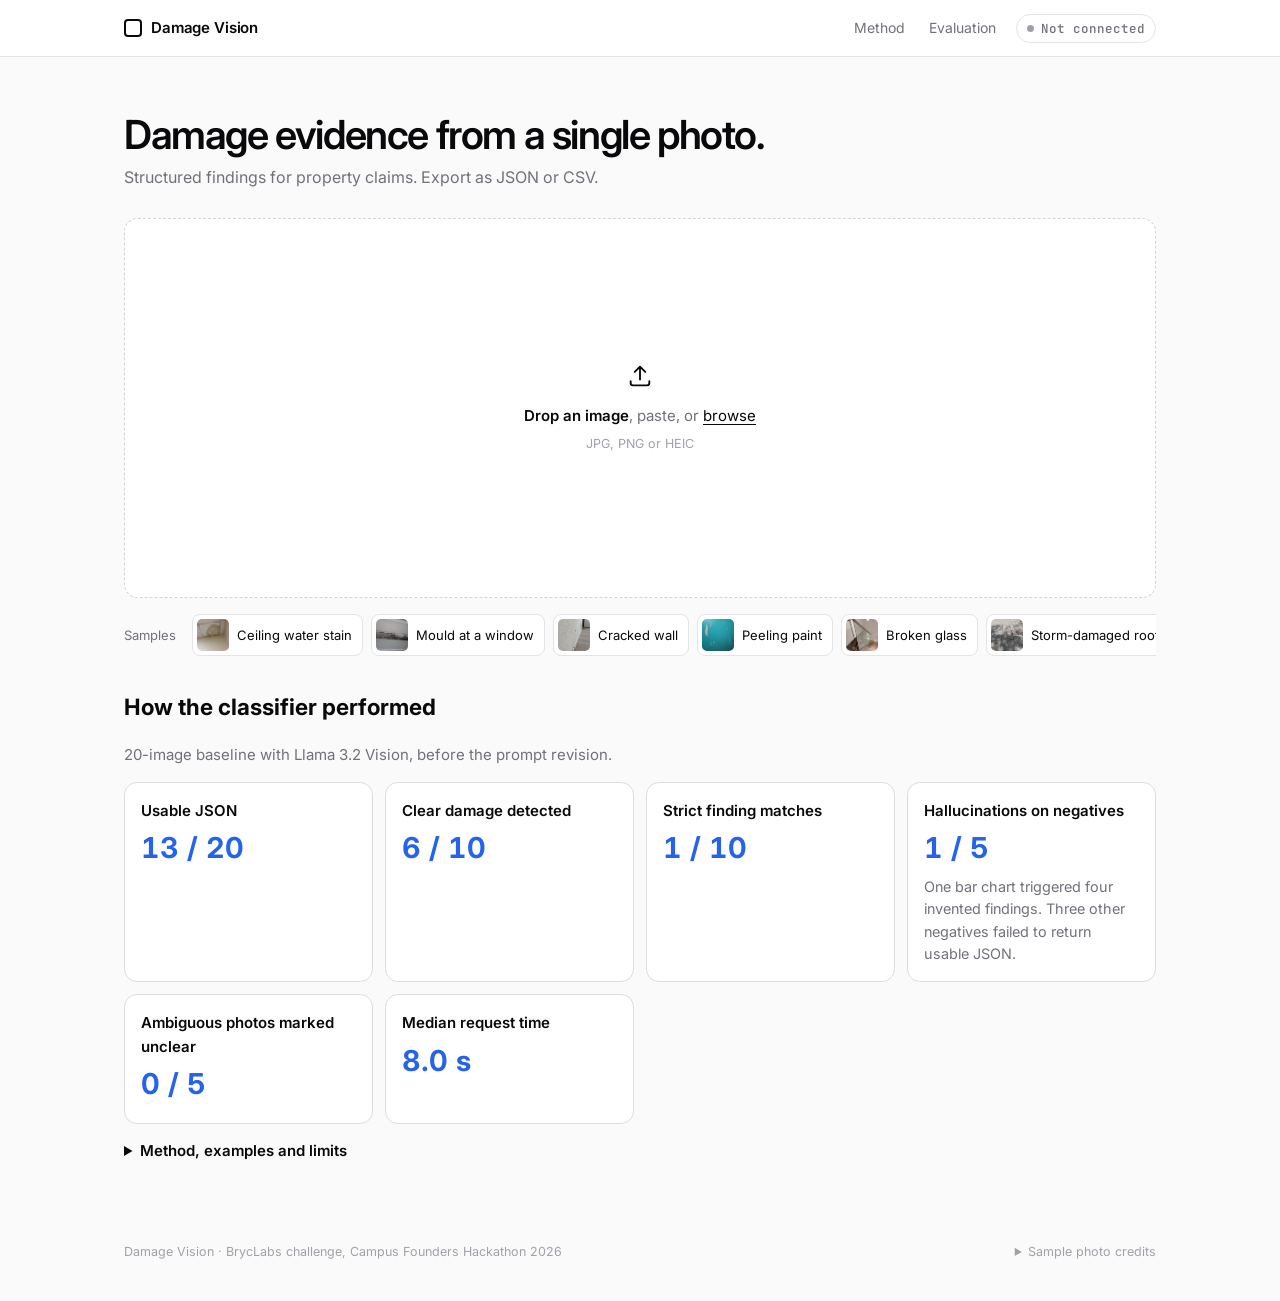
==== commit d8bcfb4f: "Show measured pilot metrics on the demo" ====
--- a/site/index.html
+++ b/site/index.html
@@ -9,7 +9,7 @@
   <link rel="preconnect" href="https://fonts.googleapis.com">
   <link rel="preconnect" href="https://fonts.gstatic.com" crossorigin>
   <link href="https://fonts.googleapis.com/css2?family=Inter:wght@400;500;600;700&family=JetBrains+Mono:wght@400;500&display=swap" rel="stylesheet">
-  <link rel="stylesheet" href="assets/style.css?v=20">
+  <link rel="stylesheet" href="assets/style.css?v=pilot-20">
 </head>
 <body>
   <header class="top">
@@ -28,7 +28,7 @@
   <main class="wrap">
     <section class="intro">
       <h1>Damage evidence from a single photo.</h1>
-      <p>Structured findings for property claims, cross-checked by several vision models. Export as JSON or CSV.</p>
+      <p>Structured findings for property claims. Export as JSON or CSV.</p>
     </section>
 
     <label class="drop" id="drop" for="fileInput" tabindex="0">
@@ -96,6 +96,24 @@
         <pre class="json" id="json" tabindex="0" aria-labelledby="resultTitle"></pre>
       </div>
     </section>
+    <section class="pilot" aria-labelledby="pilot-title">
+      <h2 id="pilot-title">How the classifier performed</h2>
+      <p>20-image baseline with Llama 3.2 Vision, before the prompt revision.</p>
+      <dl class="pilot-grid">
+        <div><dt>Usable JSON</dt><dd>13 / 20</dd></div>
+        <div><dt>Clear damage detected</dt><dd>6 / 10</dd></div>
+        <div><dt>Strict finding matches</dt><dd>1 / 10</dd></div>
+        <div><dt>Hallucinations on negatives</dt><dd>1 / 5</dd><p>One bar chart triggered four invented findings. Three other negatives failed to return usable JSON.</p></div>
+        <div><dt>Ambiguous photos marked unclear</dt><dd>0 / 5</dd></div>
+        <div><dt>Median request time</dt><dd>8.0 s</dd></div>
+      </dl>
+      <details>
+        <summary>Method, examples and limits</summary>
+        <p>Reference labels were frozen before inference for 17 BrycLabs photos and three synthetic negatives. The set included ten clear, five ambiguous and five negative images. Labels were provisional and made by one AI reviewer. A strict match required the correct defect, component and visible cue. Failed requests stayed in the denominators.</p>
+        <p>The model correctly identified a thin wall crack above stairs. On an open floor-tile joint, it repeated the prompt's sample wall-crack description.</p>
+        <p>With the revised prompt, the stairwell still passed, the tile joint still received the wrong component, and the bar chart produced no usable JSON. A fresh evaluation of the revised prompt and the full feature vocabulary is pending.</p>
+      </details>
+    </section>
   </main>
 
   <footer class="wrap foot">
@@ -180,6 +198,6 @@
   </dialog>
 
   <div class="toast" id="toast" role="status" aria-live="polite"></div>
-  <script src="assets/app.js?v=20"></script>
+  <script src="assets/app.js?v=22"></script>
 </body>
 </html>
--- a/site/assets/style.css
+++ b/site/assets/style.css
@@ -203,3 +203,12 @@
   font-size: 13.5px; opacity: 0; pointer-events: none; transition: .2s; z-index: 50; }
 .toast.show { opacity: 1; transform: translate(-50%, 0); }
 @media (prefers-reduced-motion: reduce) { * { animation: none !important; transition: none !important; } }
+
+.pilot { margin-block: 2rem; }
+.pilot > p, .pilot details p, .pilot-grid p { color: var(--muted); }
+.pilot-grid { display: grid; grid-template-columns: repeat(auto-fit, minmax(min(100%, 13rem), 1fr)); gap: .75rem; }
+.pilot-grid > div { padding: 1rem; background: var(--surface, #fff); border: 1px solid var(--line, #ddd); border-radius: .8rem; }
+.pilot-grid dt { font-weight: 600; }
+.pilot-grid dd { margin: .25rem 0 0; color: var(--accent); font-size: 1.8rem; font-weight: 700; font-variant-numeric: tabular-nums; }
+.pilot-grid p { margin: .35rem 0 0; font-size: .9rem; }
+.pilot summary { cursor: pointer; font-weight: 600; }
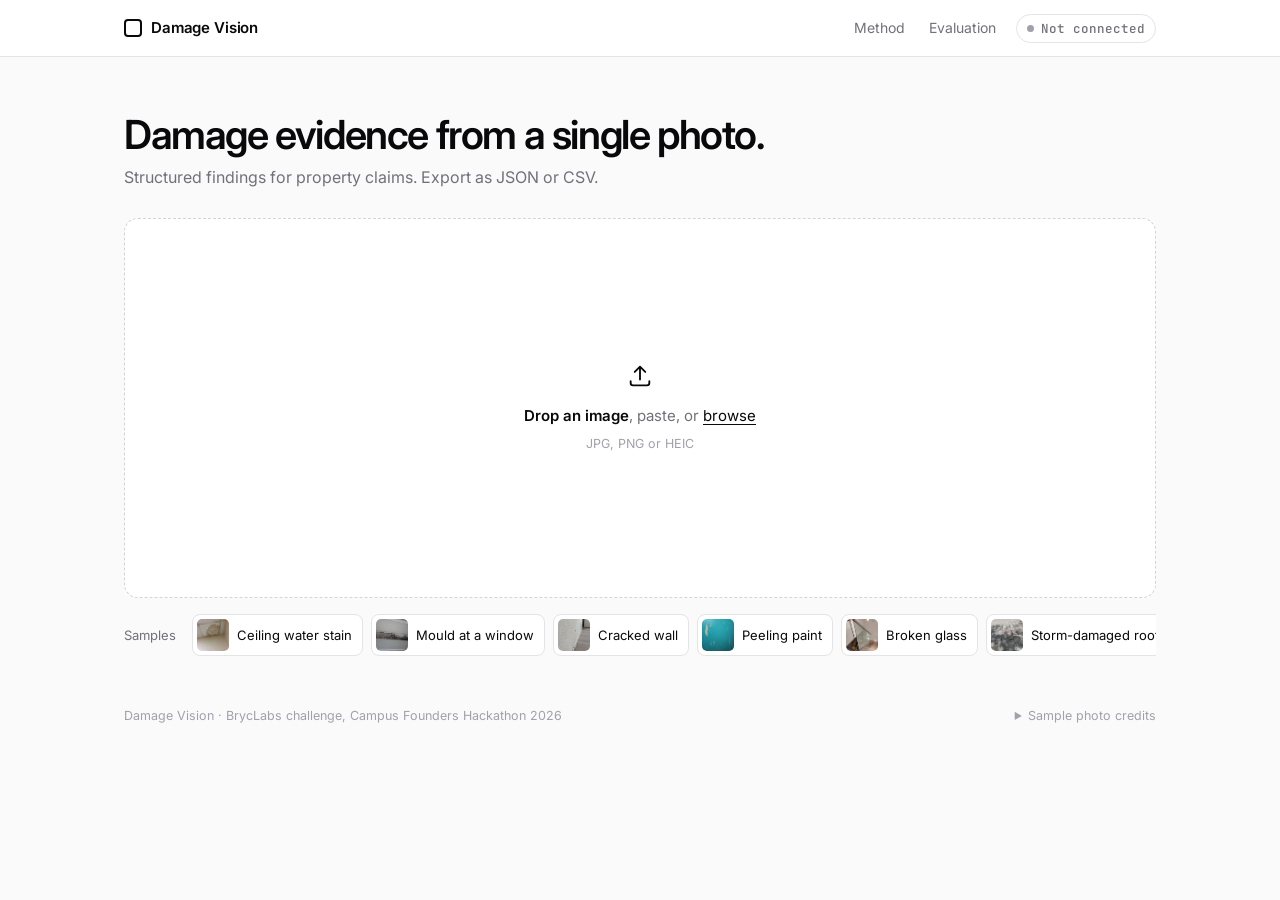
==== commit 4b3e2661: "Move pilot metrics into the Evaluation tab" ====
--- a/site/index.html
+++ b/site/index.html
@@ -9,7 +9,7 @@
   <link rel="preconnect" href="https://fonts.googleapis.com">
   <link rel="preconnect" href="https://fonts.gstatic.com" crossorigin>
   <link href="https://fonts.googleapis.com/css2?family=Inter:wght@400;500;600;700&family=JetBrains+Mono:wght@400;500&display=swap" rel="stylesheet">
-  <link rel="stylesheet" href="assets/style.css?v=pilot-20">
+  <link rel="stylesheet" href="assets/style.css?v=pilot-21">
 </head>
 <body>
   <header class="top">
@@ -96,24 +96,6 @@
         <pre class="json" id="json" tabindex="0" aria-labelledby="resultTitle"></pre>
       </div>
     </section>
-    <section class="pilot" aria-labelledby="pilot-title">
-      <h2 id="pilot-title">How the classifier performed</h2>
-      <p>20-image baseline with Llama 3.2 Vision, before the prompt revision.</p>
-      <dl class="pilot-grid">
-        <div><dt>Usable JSON</dt><dd>13 / 20</dd></div>
-        <div><dt>Clear damage detected</dt><dd>6 / 10</dd></div>
-        <div><dt>Strict finding matches</dt><dd>1 / 10</dd></div>
-        <div><dt>Hallucinations on negatives</dt><dd>1 / 5</dd><p>One bar chart triggered four invented findings. Three other negatives failed to return usable JSON.</p></div>
-        <div><dt>Ambiguous photos marked unclear</dt><dd>0 / 5</dd></div>
-        <div><dt>Median request time</dt><dd>8.0 s</dd></div>
-      </dl>
-      <details>
-        <summary>Method, examples and limits</summary>
-        <p>Reference labels were frozen before inference for 17 BrycLabs photos and three synthetic negatives. The set included ten clear, five ambiguous and five negative images. Labels were provisional and made by one AI reviewer. A strict match required the correct defect, component and visible cue. Failed requests stayed in the denominators.</p>
-        <p>The model correctly identified a thin wall crack above stairs. On an open floor-tile joint, it repeated the prompt's sample wall-crack description.</p>
-        <p>With the revised prompt, the stairwell still passed, the tile joint still received the wrong component, and the bar chart produced no usable JSON. A fresh evaluation of the revised prompt and the full feature vocabulary is pending.</p>
-      </details>
-    </section>
   </main>
 
   <footer class="wrap foot">
@@ -167,6 +149,27 @@
       <section class="tabpanel" data-panel="evaluation" hidden>
         <h2>Evaluation against the judging criteria</h2>
         <p class="lead" id="verdict"></p>
+        <section class="pilot" aria-labelledby="pilot-title">
+          <h3 id="pilot-title">Baseline pilot</h3>
+          <p class="lead">20 images · Llama 3.2 Vision · Before the prompt revision</p>
+          <table class="kv">
+            <tbody>
+              <tr><td>Usable JSON</td><td>13 / 20</td></tr>
+              <tr><td>Clear damage detected</td><td>6 / 10</td></tr>
+              <tr><td>Strict finding matches</td><td>1 / 10</td></tr>
+              <tr><td>Negatives with invented findings</td><td>1 / 5</td></tr>
+              <tr><td>Ambiguous images marked unclear</td><td>0 / 5</td></tr>
+              <tr><td>Median request time</td><td>8.0 s</td></tr>
+            </tbody>
+          </table>
+          <details>
+            <summary>Test methodology and failure cases</summary>
+            <p>Provisional labels from one AI reviewer were frozen before inference on 17 BrycLabs photos and three synthetic controls. A strict match required the correct defect, component and visible cue.</p>
+            <p>One bar chart triggered four invented findings. Three other negatives returned errors. Failed requests stayed in the denominators.</p>
+            <p>The revised prompt still identified the stairwell crack, misclassified the tile joint and returned no usable JSON for the chart. A fresh evaluation is pending.</p>
+          </details>
+        </section>
+
         <table class="criteria">
           <thead><tr><th>Criterion</th><th>Weight</th><th>Approach</th><th>Result</th></tr></thead>
           <tbody id="criteria"></tbody>
--- a/site/assets/style.css
+++ b/site/assets/style.css
@@ -204,11 +204,7 @@
 .toast.show { opacity: 1; transform: translate(-50%, 0); }
 @media (prefers-reduced-motion: reduce) { * { animation: none !important; transition: none !important; } }
 
-.pilot { margin-block: 2rem; }
-.pilot > p, .pilot details p, .pilot-grid p { color: var(--muted); }
-.pilot-grid { display: grid; grid-template-columns: repeat(auto-fit, minmax(min(100%, 13rem), 1fr)); gap: .75rem; }
-.pilot-grid > div { padding: 1rem; background: var(--surface, #fff); border: 1px solid var(--line, #ddd); border-radius: .8rem; }
-.pilot-grid dt { font-weight: 600; }
-.pilot-grid dd { margin: .25rem 0 0; color: var(--accent); font-size: 1.8rem; font-weight: 700; font-variant-numeric: tabular-nums; }
-.pilot-grid p { margin: .35rem 0 0; font-size: .9rem; }
+.pilot { margin: 1.25rem 0; }
+.pilot details { margin-top: .85rem; color: var(--muted); }
 .pilot summary { cursor: pointer; font-weight: 600; }
+.pilot details p { font-size: .875rem; line-height: 1.5; }
